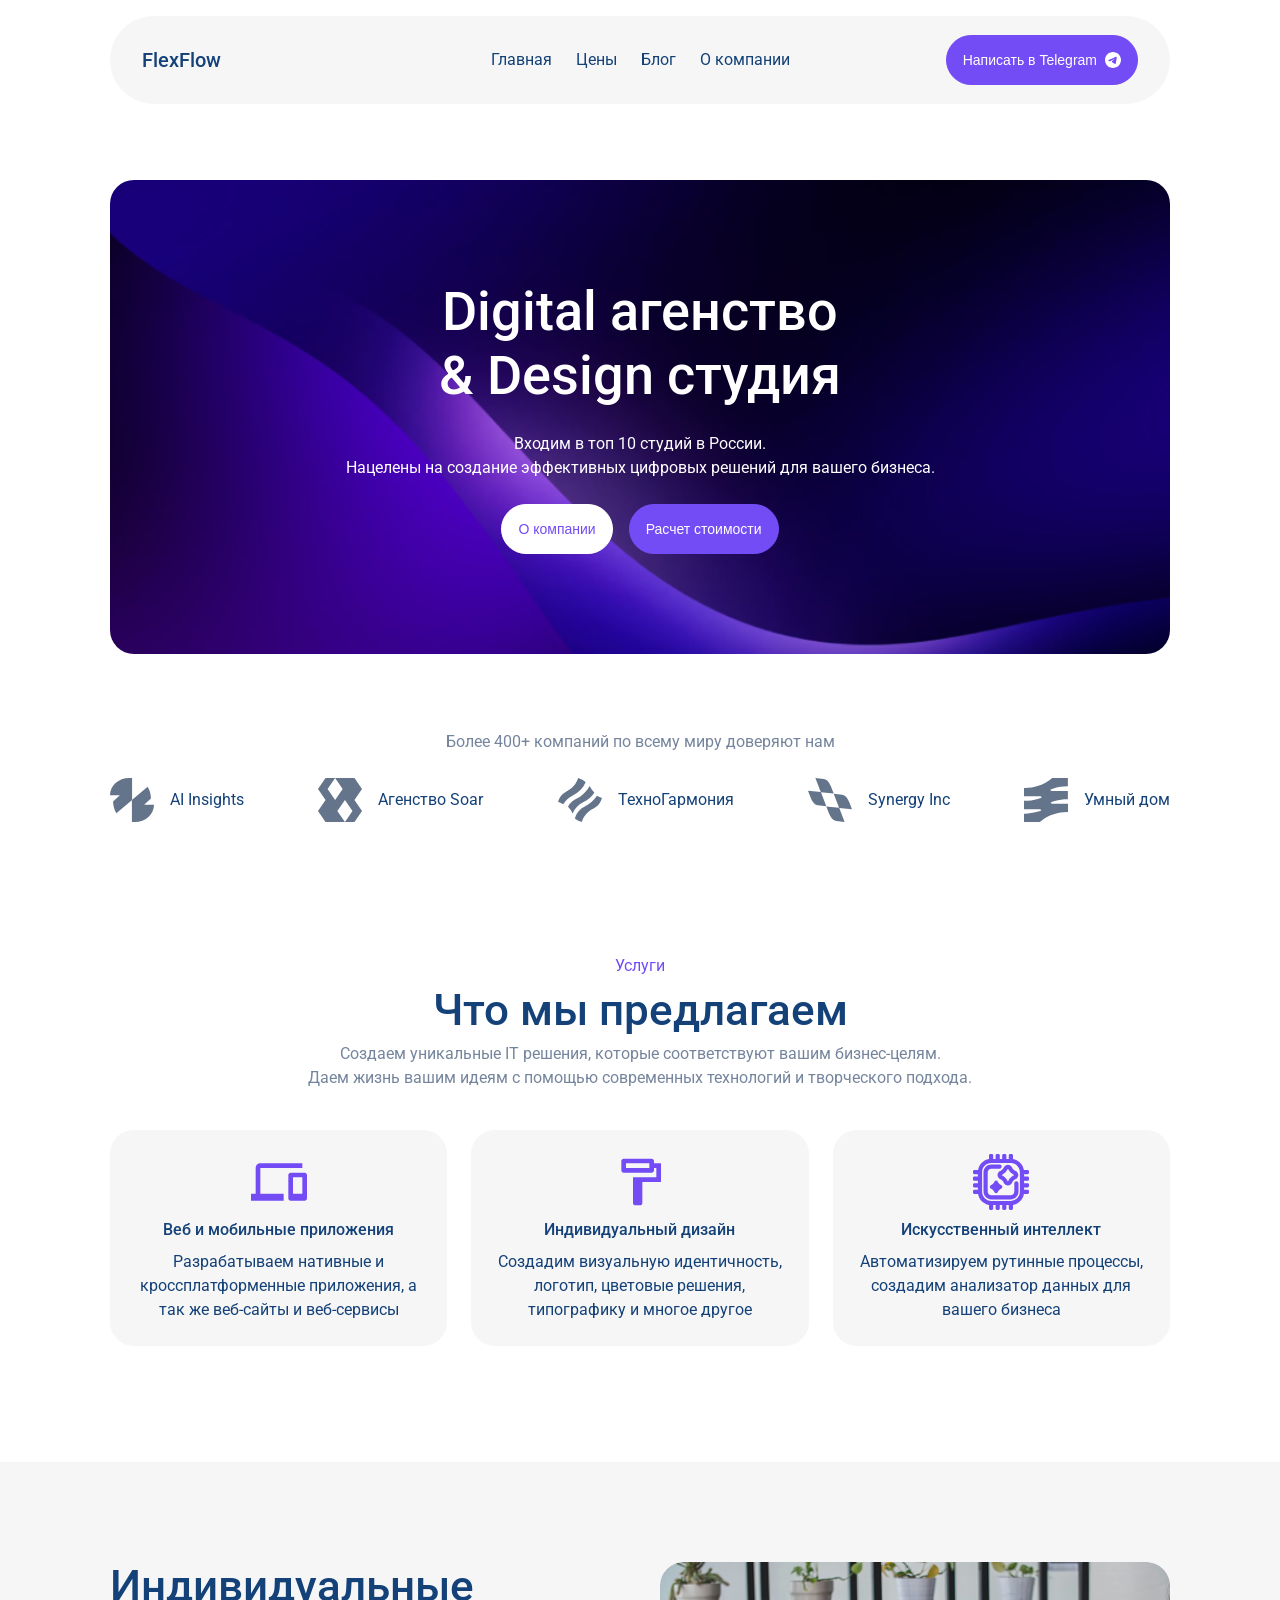
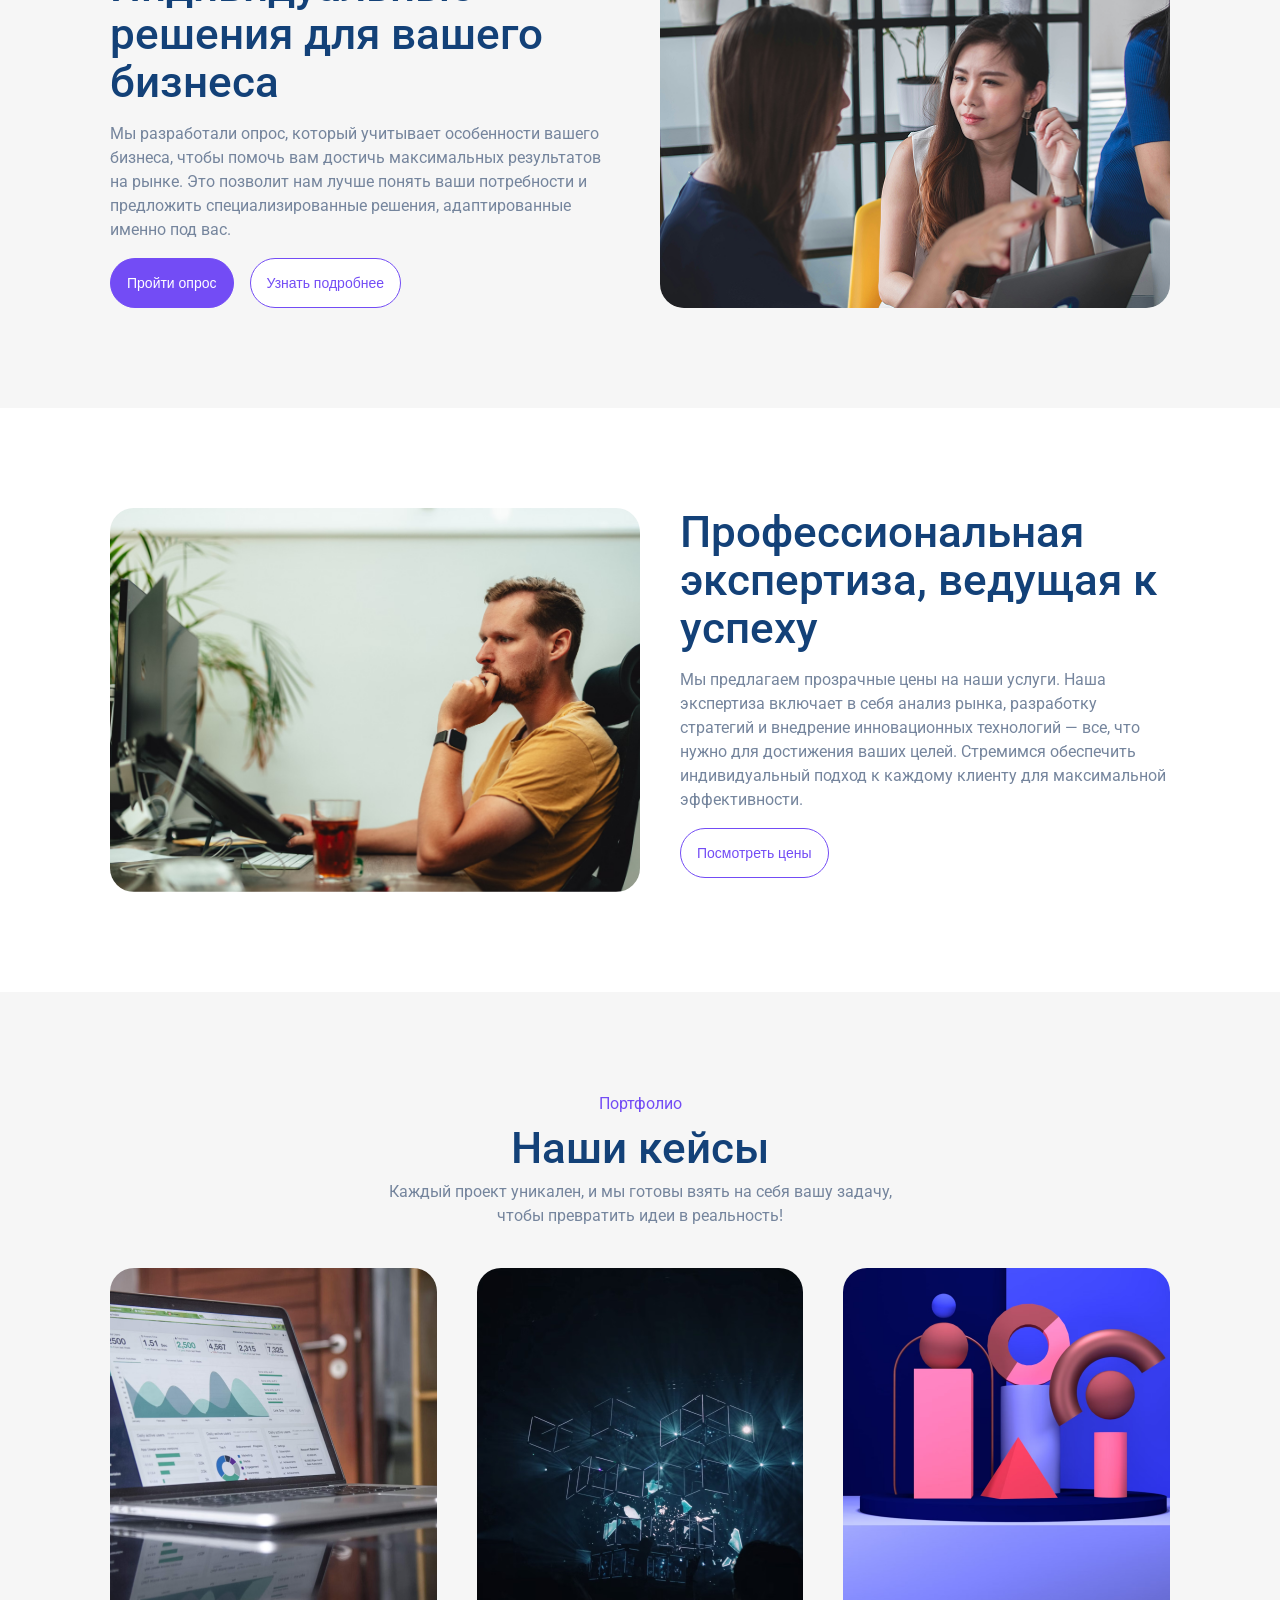
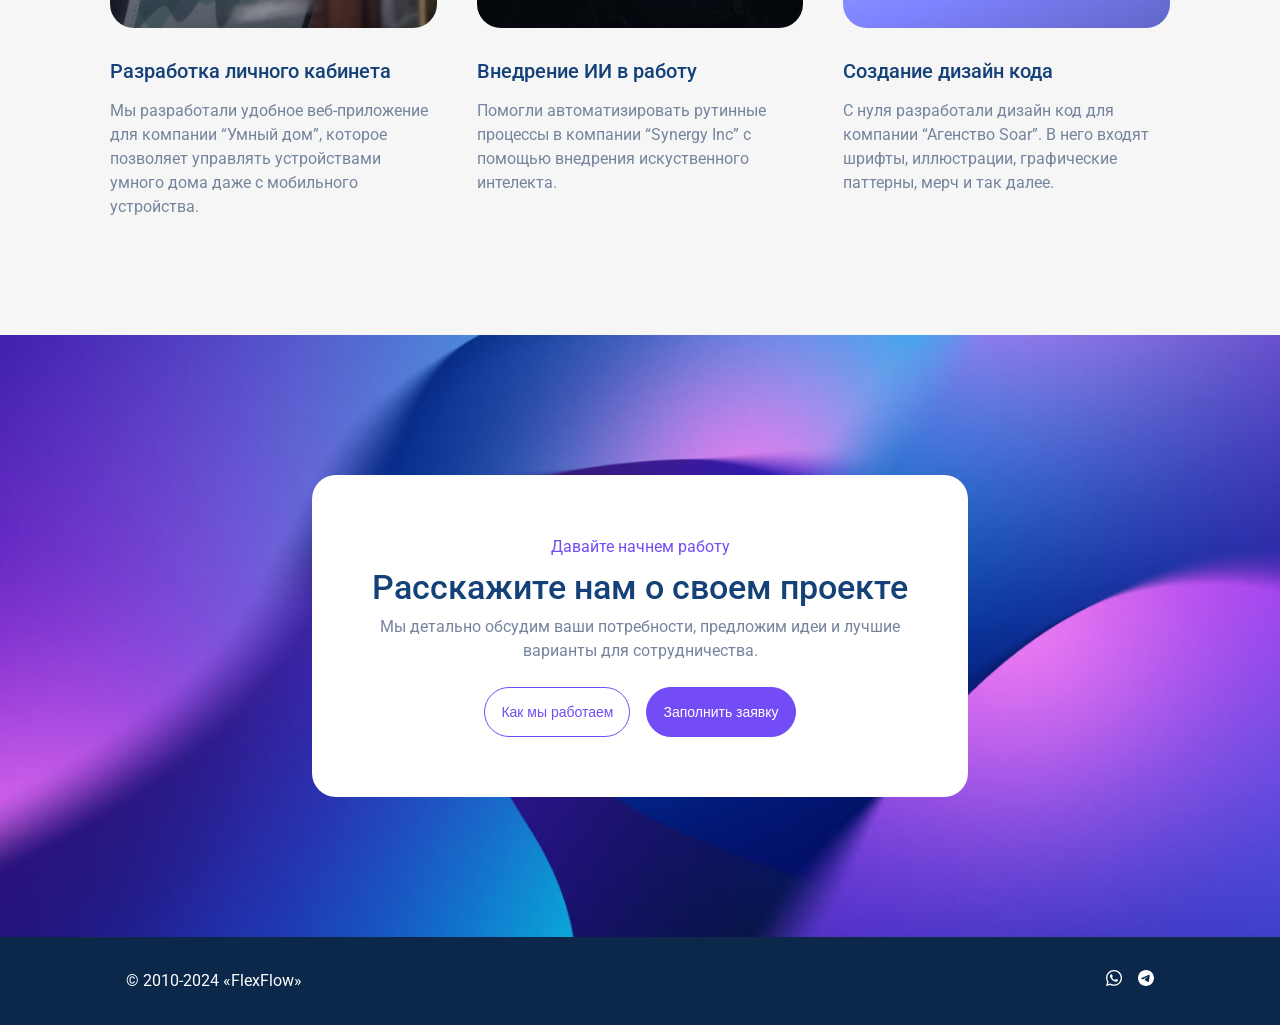
==== index.html @ 9a5f0a26 "Initial commit" ====
<!doctype html>
<html lang="ru">
  <head>
    <meta charset="UTF-8" />
    <meta name="viewport" content="width=device-width, initial-scale=1.0" />
    <title>Flexflow</title>
    <link rel="preconnect" href="https://fonts.googleapis.com" />
    <link rel="preconnect" href="https://fonts.gstatic.com" crossorigin />
    <link
      href="https://fonts.googleapis.com/css2?family=Roboto:wght@400;500&display=swap"
      rel="stylesheet"
    />
    <link rel="stylesheet" href="css/global.css" />
    <link rel="stylesheet" href="css/home.css" />
  </head>
  <body>
    <header class="header">
      <div class="mobile-menu">
        <div class="mobile-menu__content container">
          <button class="close-button">
            <svg
              width="40"
              height="40"
              viewBox="0 0 40 40"
              fill="none"
              xmlns="http://www.w3.org/2000/svg"
            >
              <path
                d="M32 10.4171L29.5829 8L20 17.5829L10.4171 8L8 10.4171L17.5829 20L8 29.5829L10.4171 32L20 22.4171L29.5829 32L32 29.5829L22.4171 20L32 10.4171Z"
                fill="#134178"
              />
            </svg>
          </button>
          <div class="mobile-nav">
            <ul>
              <li><a href="#">Главная</a></li>
              <li><a href="#">Цены</a></li>
              <li><a href="#">Блог</a></li>
              <li><a href="#">О компании</a></li>
            </ul>
          </div>
        </div>
      </div>
      <div class="header-content container">
        <div class="header-logo">FlexFlow</div>
        <nav class="header-nav">
          <ul>
            <li><a href="#">Главная</a></li>
            <li><a href="#">Цены</a></li>
            <li><a href="#">Блог</a></li>
            <li><a href="#">О компании</a></li>
          </ul>
        </nav>
        <div class="header-actions">
          <button class="telegram-button button button--primary">
            Написать в Telegram
            <svg
              width="16"
              height="16"
              viewBox="0 0 16 16"
              fill="none"
              xmlns="http://www.w3.org/2000/svg"
            >
              <path
                fill-rule="evenodd"
                clip-rule="evenodd"
                d="M16 8C16 12.4183 12.4183 16 8 16C3.58172 16 0 12.4183 0 8C0 3.58172 3.58172 0 8 0C12.4183 0 16 3.58172 16 8ZM8.28668 5.90595C7.50857 6.2296 5.95342 6.89946 3.62126 7.91555C3.24256 8.06615 3.04417 8.21348 3.02611 8.35754C2.99559 8.601 3.30047 8.69687 3.71565 8.82741C3.77212 8.84517 3.83064 8.86357 3.89062 8.88307C4.29909 9.01585 4.84855 9.17118 5.13419 9.17735C5.3933 9.18295 5.68249 9.07613 6.00176 8.85689C8.18077 7.386 9.30559 6.64254 9.37621 6.62651C9.42603 6.6152 9.49507 6.60099 9.54184 6.64256C9.58862 6.68414 9.58402 6.76288 9.57907 6.784C9.54886 6.91276 8.35208 8.0254 7.73275 8.60119C7.53967 8.78069 7.40272 8.90801 7.37472 8.93709C7.312 9.00223 7.24809 9.06385 7.18665 9.12307C6.80718 9.48889 6.52261 9.76321 7.20241 10.2112C7.52909 10.4265 7.79051 10.6045 8.05131 10.7821C8.33612 10.9761 8.62019 11.1695 8.98774 11.4104C9.08139 11.4718 9.17082 11.5356 9.25793 11.5977C9.58938 11.834 9.88717 12.0463 10.2551 12.0124C10.4688 11.9928 10.6896 11.7917 10.8018 11.1922C11.0668 9.77543 11.5878 6.70564 11.7081 5.44065C11.7187 5.32982 11.7054 5.18798 11.6948 5.12572C11.6841 5.06345 11.6618 4.97474 11.5809 4.90907C11.4851 4.83129 11.3371 4.81489 11.2709 4.81606C10.97 4.82136 10.5084 4.98188 8.28668 5.90595Z"
                fill="white"
              />
            </svg>
          </button>
          <button class="menu-button">
            <svg
              width="35"
              height="25"
              viewBox="0 0 35 25"
              fill="none"
              xmlns="http://www.w3.org/2000/svg"
            >
              <rect
                x="4"
                y="18"
                width="28"
                height="3.2"
                rx="1.6"
                fill="#134178"
              />
              <rect
                x="4"
                y="11"
                width="28"
                height="3.2"
                rx="1.6"
                fill="#134178"
              />
              <rect
                x="4"
                y="4"
                width="28"
                height="3.2"
                rx="1.6"
                fill="#134178"
              />
            </svg>
          </button>
        </div>
      </div>
    </header>
    <main>
      <div class="hero-section">
        <div class="hero-section__content container">
          <h1>
            Digital агенство <br />
            & Design студия
          </h1>
          <p>
            Входим в топ 10 студий в России. <br />
            Нацелены на создание эффективных цифровых решений для вашего
            бизнеса.
          </p>
          <div class="hero-section__actions">
            <button class="button">О компании</button>
            <button class="button button--primary">Расчет стоимости</button>
          </div>
        </div>
      </div>
      <div class="companies">
        <div class="container">
          <p class="companies-title">
            Более 400+ компаний по всему миру доверяют нам
          </p>
          <ul class="companies-list">
            <li class="companies-item">
              <img src="images/ai-insights-logo.svg" alt="AI Insights" />
              <p>AI Insights</p>
            </li>
            <li class="companies-item">
              <img src="images/agency-soar-logo.svg" alt="Агенство Soar" />
              <p>Агенство Soar</p>
            </li>
            <li class="companies-item">
              <img src="images/techno-harmony-logo.svg" alt="ТехноГармония" />
              <p>ТехноГармония</p>
            </li>
            <li class="companies-item">
              <img src="images/synergy-inc-logo.svg" alt="Synergy Inc" />
              <p>Synergy Inc</p>
            </li>
            <li class="companies-item">
              <img src="images/smart-home-logo.svg" alt="Умный дом" />
              <p>Умный дом</p>
            </li>
          </ul>
        </div>
      </div>
      <div class="services">
        <div class="container">
          <h2 class="services-title">Услуги</h2>
          <p class="services-subtitle">Что мы предлагаем</p>
          <p class="services-description">
            Cоздаем уникальные IT решения, которые соответствуют вашим
            бизнес-целям.<br />
            Даем жизнь вашим идеям с помощью современных технологий и
            творческого подхода.
          </p>
          <ul class="services-list">
            <li class="services-item">
              <svg
                width="56"
                height="56"
                viewBox="0 0 56 56"
                fill="none"
                xmlns="http://www.w3.org/2000/svg"
              >
                <g clip-path="url(#clip0_125_60)">
                  <path
                    d="M9.33333 14H51.3333V9.33331H9.33333C6.76667 9.33331 4.66667 11.4333 4.66667 14V39.6666H0V46.6666H32.6667V39.6666H9.33333V14ZM53.6667 18.6666H39.6667C38.3833 18.6666 37.3333 19.7166 37.3333 21V44.3333C37.3333 45.6166 38.3833 46.6666 39.6667 46.6666H53.6667C54.95 46.6666 56 45.6166 56 44.3333V21C56 19.7166 54.95 18.6666 53.6667 18.6666ZM51.3333 39.6666H42V23.3333H51.3333V39.6666Z"
                    fill="#734CF5"
                  />
                </g>
                <defs>
                  <clipPath id="clip0_125_60">
                    <rect width="56" height="56" fill="white" />
                  </clipPath>
                </defs>
              </svg>
              <p class="services-item__title">Веб и мобильные приложения</p>
              <p class="services-item__description">
                Разрабатываем нативные и кроссплатформенные приложения, а так же
                веб-сайты и веб-сервисы
              </p>
            </li>
            <li class="services-item">
              <svg
                width="56"
                height="56"
                viewBox="0 0 56 56"
                fill="none"
                xmlns="http://www.w3.org/2000/svg"
              >
                <path
                  d="M42 9.33335V7.00002C42 5.71669 40.95 4.66669 39.6667 4.66669H11.6667C10.3833 4.66669 9.33334 5.71669 9.33334 7.00002V16.3334C9.33334 17.6167 10.3833 18.6667 11.6667 18.6667H39.6667C40.95 18.6667 42 17.6167 42 16.3334V14H44.3333V23.3334H21V49C21 50.2834 22.05 51.3334 23.3333 51.3334H28C29.2833 51.3334 30.3333 50.2834 30.3333 49V28H49V9.33335H42ZM37.3333 14H14V9.33335H37.3333V14Z"
                  fill="#734CF5"
                />
              </svg>
              <p class="services-item__title">Индивидуальный дизайн</p>
              <p class="services-item__description">
                Создадим визуальную идентичность, логотип, цветовые решения,
                типографику и многое другое
              </p>
            </li>
            <li class="services-item">
              <svg
                width="56"
                height="56"
                viewBox="0 0 56 56"
                fill="none"
                xmlns="http://www.w3.org/2000/svg"
              >
                <path
                  d="M21.4846 27.5871L21.3167 27.923C20.6168 29.2807 19.5111 30.3864 18.1535 31.0862L17.8175 31.2542C16.4879 31.926 16.4879 33.8295 17.8175 34.5154L18.1535 34.6833C19.5111 35.3832 20.6168 36.4889 21.3167 37.8465L21.4846 38.1825C22.1565 39.5121 24.06 39.5121 24.7458 38.1825L24.9138 37.8465C25.6136 36.4889 26.7193 35.3832 28.077 34.6833L28.4129 34.5154C29.7426 33.8435 29.7426 31.94 28.4129 31.2542L28.077 31.0862C26.7193 30.3864 25.6136 29.2807 24.9138 27.923L24.7458 27.5871C24.074 26.2574 22.1705 26.2574 21.4846 27.5871Z"
                  fill="#734CF5"
                />
                <path
                  d="M43.4032 27.2932C42.2414 27.2932 41.3037 28.2309 41.3037 29.3927V37.5666C41.3037 39.6241 39.6381 41.2897 37.5806 41.2897H18.4194C16.3619 41.2897 14.6963 39.6241 14.6963 37.5666V18.4054C14.6963 16.3479 16.3619 14.6823 18.4194 14.6823H26.5934C27.7551 14.6823 28.6928 13.7446 28.6928 12.5829C28.6928 11.4211 27.7551 10.4834 26.5934 10.4834H18.4194C14.0525 10.4834 10.4974 14.0385 10.4974 18.4054V37.5666C10.4974 41.9335 14.0525 45.4886 18.4194 45.4886H37.5806C41.9475 45.4886 45.5026 41.9335 45.5026 37.5666V29.3927C45.5026 28.2309 44.5649 27.2932 43.4032 27.2932Z"
                  fill="#734CF5"
                />
                <path
                  d="M54.6003 20.2109C55.3702 20.2109 56 19.5811 56 18.8113V17.4116C56 16.6418 55.3702 16.012 54.6003 16.012H50.9053C49.9815 10.4274 45.5726 6.0185 39.988 5.09473V1.39965C39.988 0.629843 39.3582 0 38.5884 0H37.1887C36.4189 0 35.7891 0.629843 35.7891 1.39965V4.89878H33.3957V1.39965C33.3957 0.629843 32.7658 0 31.996 0H30.5964C29.8265 0 29.1967 0.629843 29.1967 1.39965V4.89878H26.8033V1.39965C26.8033 0.629843 26.1735 0 25.4037 0H24.004C23.2342 0 22.6043 0.629843 22.6043 1.39965V4.89878H20.2109V1.39965C20.2109 0.629843 19.5811 0 18.8113 0H17.4116C16.6418 0 16.012 0.629843 16.012 1.39965V5.09473C10.4274 6.0185 6.0185 10.4274 5.09473 16.012H1.39965C0.629842 16.012 0 16.6418 0 17.4116V18.8113C0 19.5811 0.629842 20.2109 1.39965 20.2109H4.89878V22.6043H1.39965C0.629842 22.6043 0 23.2342 0 24.004V25.4037C0 26.1735 0.629842 26.8033 1.39965 26.8033H4.89878V29.1967H1.39965C0.629842 29.1967 0 29.8265 0 30.5964V31.996C0 32.7658 0.629842 33.3957 1.39965 33.3957H4.89878V35.7891H1.39965C0.629842 35.7891 0 36.4189 0 37.1887V38.5884C0 39.3582 0.629842 39.988 1.39965 39.988H5.09473C6.0185 45.5726 10.4274 49.9815 16.012 50.9053V54.6003C16.012 55.3702 16.6418 56 17.4116 56H18.8113C19.5811 56 20.2109 55.3702 20.2109 54.6003V51.1012H22.6043V54.6003C22.6043 55.3702 23.2342 56 24.004 56H25.4037C26.1735 56 26.8033 55.3702 26.8033 54.6003V51.1012H29.1967V54.6003C29.1967 55.3702 29.8265 56 30.5964 56H31.996C32.7658 56 33.3957 55.3702 33.3957 54.6003V51.1012H35.7891V54.6003C35.7891 55.3702 36.4189 56 37.1887 56H38.5884C39.3582 56 39.988 55.3702 39.988 54.6003V50.9053C45.5726 49.9815 49.9815 45.5726 50.9053 39.988H54.6003C55.3702 39.988 56 39.3582 56 38.5884V37.1887C56 36.4189 55.3702 35.7891 54.6003 35.7891H51.1012V33.3957H54.6003C55.3702 33.3957 56 32.7658 56 31.996V30.5964C56 29.8265 55.3702 29.1967 54.6003 29.1967H51.1012V26.8033H54.6003C55.3702 26.8033 56 26.1735 56 25.4037V24.004C56 23.2342 55.3702 22.6043 54.6003 22.6043H51.1012V20.2109H54.6003ZM46.9023 37.7906C46.9023 42.8013 42.8153 46.8883 37.8046 46.8883H18.2094C13.1987 46.8883 9.11172 42.8013 9.11172 37.7906V18.1955C9.11172 13.1847 13.1987 9.09773 18.2094 9.09773H37.8046C42.8153 9.09773 46.9023 13.1847 46.9023 18.1955V37.7906Z"
                  fill="#734CF5"
                />
                <path
                  d="M42.8153 17.1037L42.3674 16.8798C40.9678 16.166 39.848 15.0462 39.1342 13.6466L38.9103 13.1987C38.1405 11.6871 36.6009 10.7493 34.9073 10.7493C33.2137 10.7493 31.6741 11.6871 30.8903 13.1987L30.6663 13.6466C29.9525 15.0462 28.8328 16.166 27.4331 16.8798L26.9853 17.1037C25.4736 17.8735 24.5359 19.4131 24.5359 21.1067C24.5359 22.8003 25.4736 24.3399 26.9853 25.1237L27.4331 25.3477C28.8328 26.0615 29.9525 27.1812 30.6663 28.5809L30.8903 29.0287C31.6601 30.5404 33.1997 31.4781 34.9073 31.4781C36.6148 31.4781 38.1405 30.5404 38.9243 29.0287L39.1482 28.5809C39.862 27.1812 40.9818 26.0615 42.3814 25.3477L42.8293 25.1237C44.3409 24.3539 45.2787 22.8143 45.2787 21.1067C45.2787 19.3992 44.3409 17.8735 42.8293 17.0897L42.8153 17.1037ZM40.9118 21.3867L40.4639 21.6106C38.2664 22.7303 36.5169 24.4799 35.3972 26.6773L35.1732 27.1252C35.1732 27.1252 35.0892 27.2932 34.9073 27.2932C34.7253 27.2932 34.6553 27.1672 34.6413 27.1252L34.4174 26.6773C33.2977 24.4799 31.5481 22.7303 29.3507 21.6106L28.9028 21.3867C28.9028 21.3867 28.7348 21.3027 28.7348 21.1207C28.7348 20.9388 28.8608 20.8688 28.9028 20.8548L29.3507 20.6308C31.5481 19.5111 33.2977 17.7616 34.4174 15.5641L34.6413 15.1162C34.6413 15.1162 34.7253 14.9483 34.9073 14.9483C35.0892 14.9483 35.1592 15.0602 35.1732 15.1162L35.3972 15.5641C36.5169 17.7616 38.2664 19.5111 40.4639 20.6308L40.9118 20.8548C40.9118 20.8548 41.0797 20.9388 41.0797 21.1207C41.0797 21.3027 40.9538 21.3727 40.9118 21.3867Z"
                  fill="#734CF5"
                />
              </svg>
              <p class="services-item__title">Искусственный интеллект</p>
              <p class="services-item__description">
                Автоматизируем рутинные процессы, создадим анализатор данных для
                вашего бизнеса
              </p>
            </li>
          </ul>
        </div>
      </div>
      <div class="survey">
        <div class="survey-content container">
          <div>
            <h2 class="survey-title">
              Индивидуальные решения для вашего бизнеса
            </h2>
            <p class="survey-description">
              Мы разработали опрос, который учитывает особенности вашего
              бизнеса, чтобы помочь вам достичь максимальных результатов на
              рынке. Это позволит нам лучше понять ваши потребности и предложить
              специализированные решения, адаптированные именно под вас.
            </p>
            <div class="survey-actions">
              <button class="button button--primary">Пройти опрос</button>
              <button class="button button--secondary">Узнать подробнее</button>
            </div>
          </div>
          <img src="images/survey.png" alt="survey" class="survey-image" />
        </div>
      </div>
      <div class="price">
        <div class="price-content container">
          <img src="images/price.png" alt="price" class="price-image" />
          <div>
            <h2 class="price-title">
              Профессиональная экспертиза, ведущая к успеху
            </h2>
            <p class="survey-description">
              Мы предлагаем прозрачные цены на наши услуги. Наша экспертиза
              включает в себя анализ рынка, разработку стратегий и внедрение
              инновационных технологий — все, что нужно для достижения ваших
              целей. Стремимся обеспечить индивидуальный подход к каждому
              клиенту для максимальной эффективности.
            </p>
            <div class="price-actions">
              <!-- <button class="button button--primary">Пройти опрос</button> -->
              <button class="button button--secondary">Посмотреть цены</button>
            </div>
          </div>
        </div>
      </div>
      <div class="portfolio">
        <div class="container">
          <h2 class="portfolio-title">Портфолио</h2>
          <p class="portfolio-subtitle">Наши кейсы</p>
          <p class="portfolio-description">
            Каждый проект уникален, и мы готовы взять на себя вашу задачу,<br />
            чтобы превратить идеи в реальность!
          </p>
          <ul class="portfolio-list">
            <li class="portfolio-item">
              <img
                class="portfolio-item__image"
                src="images/portfolio-personal-account.png"
                alt="Разработка личного кабинета"
              />
              <p class="portfolio-item__title">Разработка личного кабинета</p>
              <p class="portfolio-item__description">
                Мы разработали удобное веб-приложение для компании “Умный дом”,
                которое позволяет управлять устройствами умного дома даже с
                мобильного устройства.
              </p>
            </li>
            <li class="portfolio-item">
              <img
                class="portfolio-item__image"
                src="images/implementation-of-ai.png"
                alt="Внедрение ИИ в работу"
              />
              <p class="portfolio-item__title">Внедрение ИИ в работу</p>
              <p class="portfolio-item__description">
                Помогли автоматизировать рутинные процессы в компании “Synergy
                Inc” с помощью внедрения искуственного интелекта.
              </p>
            </li>
            <li class="portfolio-item">
              <img
                class="portfolio-item__image"
                src="images/design-code.png"
                alt="Создание дизайн кода"
              />
              <p class="portfolio-item__title">Создание дизайн кода</p>
              <p class="portfolio-item__description">
                С нуля разработали дизайн код для компании “Агенство Soar”. В
                него входят шрифты, иллюстрации, графические паттерны, мерч и
                так далее.
              </p>
            </li>
          </ul>
        </div>
      </div>
      <div class="project-discussion">
        <div class="project-discussion__content">
          <div class="project-discussion__title">Давайте начнем работу</div>
          <div class="project-discussion__subtitle">
            Расскажите нам о своем проекте
          </div>
          <div class="project-discussion__description">
            Мы детально обсудим ваши потребности, предложим идеи и лучшие
            варианты для сотрудничества.
          </div>
          <div class="project-discussion__actions">
            <button class="button button--secondary">Как мы работаем</button>
            <button class="button button--primary">Заполнить заявку</button>
          </div>
        </div>
      </div>
      <footer class="footer">
        <div class="footer-content container">
          <p>© 2010-2024 «FlexFlow»</p>
          <ul>
            <li>
              <a href="#"
                ><svg
                  width="16"
                  height="16"
                  viewBox="0 0 16 16"
                  fill="none"
                  xmlns="http://www.w3.org/2000/svg"
                >
                  <path
                    d="M0 16L1.13003 11.8913C0.432722 10.6887 0.066315 9.32533 0.0669848 7.92733C0.0689944 3.55667 3.64264 0 8.03349 0C10.1643 0.000666667 12.1644 0.826667 13.6689 2.32533C15.1727 3.824 16.0007 5.816 16 7.93467C15.998 12.306 12.4243 15.8627 8.03349 15.8627C6.70049 15.862 5.38692 15.5293 4.22339 14.8973L0 16ZM4.41899 13.462C5.54166 14.1253 6.61341 14.5227 8.03081 14.5233C11.6801 14.5233 14.6529 11.5673 14.6549 7.93333C14.6563 4.292 11.6976 1.34 8.03617 1.33867C4.38416 1.33867 1.41338 4.29467 1.41204 7.928C1.41137 9.41133 1.84811 10.522 2.5816 11.684L1.91242 14.116L4.41899 13.462ZM12.0466 9.81933C11.997 9.73667 11.8644 9.68733 11.6647 9.588C11.4658 9.48867 10.4871 9.00933 10.3043 8.94333C10.1221 8.87733 9.98945 8.844 9.85615 9.04267C9.72352 9.24067 9.34171 9.68733 9.22582 9.81933C9.10994 9.95133 8.99338 9.968 8.79444 9.86867C8.59549 9.76933 7.95378 9.56067 7.1935 8.88533C6.60203 8.36 6.20213 7.71133 6.08624 7.51267C5.97036 7.31467 6.07418 7.20733 6.17332 7.10867C6.26308 7.02 6.37227 6.87733 6.47207 6.76133C6.57322 6.64667 6.60604 6.564 6.67303 6.43133C6.73934 6.29933 6.70652 6.18333 6.65628 6.084C6.60604 5.98533 6.20815 5.01 6.0427 4.61333C5.8806 4.22733 5.71649 4.27933 5.59457 4.27333L5.21276 4.26667C5.08013 4.26667 4.86444 4.316 4.68224 4.51467C4.50004 4.71333 3.9856 5.192 3.9856 6.16733C3.9856 7.14267 4.69899 8.08467 4.79812 8.21667C4.89793 8.34867 6.20146 10.35 8.19827 11.208C8.6732 11.412 9.04429 11.534 9.333 11.6253C9.80993 11.776 10.244 11.7547 10.587 11.704C10.9694 11.6473 11.7645 11.2247 11.9307 10.762C12.0968 10.2987 12.0968 9.902 12.0466 9.81933Z"
                    fill="white"
                  />
                </svg>
              </a>
            </li>
            <li>
              <a href="#"
                ><svg
                  width="16"
                  height="16"
                  viewBox="0 0 16 16"
                  fill="none"
                  xmlns="http://www.w3.org/2000/svg"
                >
                  <g clip-path="url(#clip0_4074_114)">
                    <path
                      fill-rule="evenodd"
                      clip-rule="evenodd"
                      d="M16 8C16 12.4183 12.4183 16 8 16C3.58172 16 0 12.4183 0 8C0 3.58172 3.58172 0 8 0C12.4183 0 16 3.58172 16 8ZM8.28668 5.90595C7.50857 6.2296 5.95342 6.89946 3.62126 7.91555C3.24256 8.06615 3.04417 8.21348 3.02611 8.35754C2.99559 8.601 3.30047 8.69687 3.71565 8.82741C3.77212 8.84517 3.83064 8.86357 3.89062 8.88307C4.29909 9.01585 4.84855 9.17118 5.13419 9.17735C5.3933 9.18295 5.68249 9.07613 6.00176 8.85689C8.18077 7.386 9.30559 6.64254 9.37621 6.62651C9.42603 6.6152 9.49507 6.60099 9.54184 6.64256C9.58862 6.68414 9.58402 6.76288 9.57907 6.784C9.54886 6.91276 8.35208 8.0254 7.73275 8.60119C7.53967 8.78069 7.40272 8.90801 7.37472 8.93709C7.312 9.00223 7.24809 9.06385 7.18665 9.12307C6.80718 9.48889 6.52261 9.76321 7.20241 10.2112C7.52909 10.4265 7.79051 10.6045 8.05131 10.7821C8.33612 10.9761 8.62019 11.1695 8.98774 11.4104C9.08139 11.4718 9.17082 11.5356 9.25793 11.5977C9.58938 11.834 9.88717 12.0463 10.2551 12.0124C10.4688 11.9928 10.6896 11.7917 10.8018 11.1922C11.0668 9.77543 11.5878 6.70564 11.7081 5.44065C11.7187 5.32982 11.7054 5.18798 11.6948 5.12572C11.6841 5.06345 11.6618 4.97474 11.5809 4.90907C11.4851 4.83129 11.3371 4.81489 11.2709 4.81606C10.97 4.82136 10.5084 4.98188 8.28668 5.90595Z"
                      fill="white"
                    />
                  </g>
                  <defs>
                    <clipPath id="clip0_4074_114">
                      <rect width="16" height="16" fill="white" />
                    </clipPath>
                  </defs>
                </svg>
              </a>
            </li>
          </ul>
        </div>
      </footer>
    </main>
    <script src="code/script.js"></script>
  </body>
</html>
---- css/global.css ----
/* Переменные */
:root {
  /* Типографика */
  --text-sm: 14px;
  --text-base: 16px;
  --text-lg: 20px;
  --text-xl: 24px;
  --text-2xl: 34px;
  --text-3xl: 44px;
  --text-4xl: 54px;

  --font-medium: 500;

  /* Цвета */
  --color-primary: #734cf5;
  --color-secondary: #75859d;
  --color-text-dark: #134178;
  --color-white: #fff;
  --color-background: #f6f6f6;

  /* Отступы */
  --spacing-xs: 4px;
  --spacing-sm: 8px;
  --spacing-base: 16px;
  --spacing-lg: 24px;
  --spacing-xl: 32px;
  --spacing-2xl: 40px;
  --spacing-3xl: 44px;
  --spacing-4xl: 60px;

  /* Закругления */
  --border-radius-sm: 8px;
  --border-radius-lg: 24px;
}

* {
  box-sizing: border-box;
}

body {
  margin: 0;
  font-family: "Roboto", sans-serif;
  color: var(--color-text-dark);
  font-size: var(--text-base);
  background-color: var(--color-white);
  line-height: 24px;
}

ul,
ol {
  list-style: none;
  padding-left: 0;
}

h1,
h2,
h3,
h4,
h5,
h6,
p {
  margin: 0;
}

a {
  color: inherit;
  text-decoration: none;
}

.container {
  max-width: 1060px;
  width: 100%;
  margin: 0 auto;
}

.button {
  /* margin-left: auto; */
  display: flex;
  align-items: center;
  gap: var(--spacing-sm);
  background-color: var(--color-white);
  border: 1px solid var(--color-white);
  color: var(--color-primary);
  font-size: var(--text-sm);
  font-weight: var(--font-medium);
  border-radius: 100px;
  padding: var(--spacing-base);
  outline: none;
}

.button--primary {
  background-color: var(--color-primary);
  border: 1px solid var(--color-primary);
  color: var(--color-white);
}

.button--secondary {
  border-color: var(--color-primary);
}

/* Header */
.header {
  margin: var(--spacing-base);
}

.header-content {
  display: flex;
  justify-content: space-between;
  align-items: center;
  background-color: var(--color-background);
  padding: var(--spacing-base) var(--spacing-xl);
  border-radius: 50px;
}

.header-logo {
  flex-basis: 25%;
  font-size: var(--text-lg);
  font-weight: var(--font-medium);
}

.header-nav {
  flex-basis: 50%;
}

.header-nav ul {
  display: flex;
  justify-content: center;
  align-items: center;
  gap: var(--spacing-lg);
  /* list-style: none;
  padding-left: 0; */
}

.header-actions {
  flex-basis: 25%;
}

.menu-button {
  display: none;
  background-color: transparent;
  border: none;
}

.telegram-button {
  margin-left: auto;
}

@media (max-width: 960px) {
  .header-nav,
  .telegram-button {
    display: none;
  }
  .menu-button {
    display: flex;
    padding: var(--spacing-sm);
  }

  .header-logo,
  .header-actions {
    flex-basis: initial;
  }
}

/* Mobile menu */

.mobile-menu {
  display: none;
  position: fixed;
  top: 0;
  left: 0;
  width: 100vw;
  height: 100vh;
  background-color: var(--color-background);
  z-index: 100;
}

.mobile-menu.open {
  display: block;
}

.mobile-menu__content {
  display: flex;
  flex-direction: column;
  justify-content: center;
  /* gap: var(--spacing-lg); */
  padding: var(--spacing-lg) var(--spacing-base);
}

.mobile-nav ul {
  display: flex;
  flex-direction: column;
  gap: var(--spacing-2xl);
  /* list-style: none; */
  text-align: center;
  font-weight: var(--font-medium);
  font-size: var(--text-lg);
  padding: var(--spacing-3xl) 0;
  margin: 0;
}

.mobile-menu .close-button {
  display: inline-flex;
  margin-left: auto;
  background-color: transparent;
  border: none;
}

@media (max-width: 670px) {
  .companies {
    padding: var(--spacing-lg) var(--spacing-base);
  }
  .companies-list {
    flex-direction: column;
    gap: var(--spacing-lg);
    width: max-content;
    margin: 0 auto;
  }
}

.footer {
  background-color: #0b284b;
  color: var(--color-white);
}

.footer-content {
  display: flex;
  justify-content: space-between;
  align-items: center;
  padding: 32px 16px;
  font-size: 16px;
  line-height: 24px;
}

.footer-content ul {
  display: flex;
  align-items: center;
  gap: 16px;
  margin: 0;
}

@media (max-width: 670px) {
  .footer-content {
    padding: var(--spacing-lg) var(--spacing-base);
  }
}
---- css/home.css ----
/* Hero section */

.hero-section {
  color: var(--color-white);
  padding: var(--spacing-4xl) var(--spacing-base);
}

.hero-section__content {
  display: flex;
  flex-direction: column;
  align-items: center;
  text-align: center;
  gap: var(--spacing-lg);
  background-image: url("../images/hero-background.png");
  background-repeat: no-repeat;
  background-size: cover;
  padding: 100px 0;
  border-radius: 24px;
  text-align: center;
}

.hero-section h1 {
  font-size: var(--text-4xl);
  font-weight: var(--font-medium);
  line-height: 64px;
}

.hero-section__actions {
  display: flex;
  align-items: center;
  gap: var(--spacing-base);
}

@media (max-width: 670px) {
  .hero-section {
    padding: var(--spacing-lg) var(--spacing-base);
  }
  .hero-section__content {
    padding: var(--spacing-4xl) var(--spacing-lg);
  }
  .hero-section h1 {
    font-size: var(--text-2xl);
    line-height: 40px;
  }
}

/* Companies section */

.companies {
  padding: var(--spacing-base);
}

.companies-title {
  text-align: center;
  margin-bottom: var(--spacing-lg);
  color: var(--color-secondary);
}

.companies-list {
  display: flex;
  justify-content: space-between;
  flex-wrap: wrap;
  gap: var(--spacing-lg);
}

.companies-item {
  display: flex;
  align-items: center;
  gap: var(--spacing-base);
}

@media (max-width: 890px) {
  .companies-list {
    justify-content: center;
  }
}

@media (max-width: 670px) {
  .companies {
    padding: var(--spacing-lg) var(--spacing-base);
  }

  .companies-list {
    flex-direction: column;
    width: max-content;
    margin: 0 auto;
  }
}

/* Services */

.services {
  padding: 100px var(--spacing-base);
}

.services-title {
  text-align: center;
  color: var(--color-primary);
  font-size: var(--text-base);
  font-weight: normal;
  margin-bottom: var(--spacing-sm);
}

.services-subtitle {
  text-align: center;
  font-size: var(--text-3xl);
  font-weight: var(--font-medium);
  line-height: 48px;
  margin-bottom: var(--spacing-sm);
}

.services-description {
  text-align: center;
  color: var(--color-secondary);
  margin-bottom: var(--spacing-2xl);
}

.services-list {
  display: flex;
  gap: var(--spacing-lg);
  justify-content: space-between;
}

.services-item {
  display: flex;
  flex: 1;
  flex-direction: column;
  gap: var(--spacing-sm);
  background-color: var(--color-background);
  padding: var(--spacing-lg);
  text-align: center;
  border-radius: 24px;
  align-items: center;
  justify-content: center;
}

.services-item__title {
  font-weight: var(--font-medium);
}

.service-item__description {
  color: var(--color-primary);
}

@media (max-width: 890px) {
  .services-list {
    flex-direction: column;
  }
}

@media (max-width: 670px) {
  .services {
    padding: var(--spacing-lg) var(--spacing-base);
  }
}

/* Survey, Price */
.survey {
  padding: 100px var(--spacing-base);
  background-color: var(--color-background);
}

.price {
  padding: 100px var(--spacing-base);
  background-color: var(--color-white);
}

.survey-content,
.price-content {
  display: flex;
  gap: var(--spacing-2xl);
}

.survey-title,
.price-title {
  font-size: var(--text-3xl);
  margin-bottom: var(--spacing-base);
  line-height: 48px;
  font-weight: var(--font-medium);
}

.survey-description,
.price-description {
  color: var(--color-secondary);
  margin-bottom: var(--spacing-base);
}

.survey-actions,
.price-actions {
  display: flex;
  gap: var(--spacing-base);
}

.survey-image,
.price-image {
  max-width: 50%;
  height: auto;
  object-fit: cover;
  border-radius: 24px;
}

@media (max-width: 890px) {
  .survey,
  .price {
    padding: var(--spacing-lg) var(--spacing-base);
  }

  .survey-content,
  .price-content {
    flex-direction: column;
  }

  .survey-title,
  .survey-description,
  .price-title,
  .price-description {
    text-align: center;
  }

  .survey-title,
  .price-title {
    font-size: var(--text-2xl);
    line-height: 40px;
  }

  .survey-actions,
  .price-actions {
    justify-content: center;
  }

  .survey-image,
  .price-image {
    max-width: 100%;
  }

  .price-image {
    order: 1;
  }
}

/* Portfolio */

.portfolio {
  padding: 100px var(--spacing-base);
  background-color: var(--color-background);
}

.portfolio-title {
  text-align: center;
  color: var(--color-primary);
  font-size: var(--text-base);
  font-weight: normal;
  margin-bottom: var(--spacing-sm);
}

.portfolio-subtitle {
  text-align: center;
  font-size: var(--text-3xl);
  font-weight: var(--font-medium);
  line-height: 48px;
  margin-bottom: var(--spacing-sm);
}

.portfolio-description {
  text-align: center;
  color: var(--color-secondary);
  margin-bottom: var(--spacing-2xl);
}

.portfolio-list {
  display: flex;
  gap: var(--spacing-2xl);
}

.portfolio-item {
  flex: 1;
}

.portfolio-item__image {
  width: 100%;
  height: 360px;
  border-radius: 24px;
  margin-bottom: var(--spacing-lg);
  object-fit: cover;
}

.portfolio-item__title {
  font-size: var(--text-lg);
  font-weight: var(--font-medium);
  margin-bottom: var(--spacing-base);
}

.portfolio-item__description {
  color: var(--color-secondary);
}

@media (max-width: 890px) {
  .portfolio-list {
    flex-direction: column;
  }

  .portfolio-item__title,
  .portfolio-item__description {
    text-align: center;
  }
}

@media (max-width: 670px) {
  .portfolio {
    padding: var(--spacing-lg) var(--spacing-base);
  }

  .portfolio-subtitle {
    font-size: var(--text-2xl);
    line-height: 40px;
  }
}

/* Project discussion */

.project-discussion {
  display: flex;
  justify-content: center;
  align-items: center;
  padding: 140px var(--spacing-base);
  background-image: url("../images/project-discussion-background.png");
  background-repeat: no-repeat;
  background-size: cover;
}

.project-discussion__content {
  background-color: var(--color-white);
  border-radius: 24px;
  padding: var(--spacing-4xl);
}

.project-discussion__title {
  text-align: center;
  color: var(--color-primary);
  margin-bottom: var(--spacing-sm);
}

.project-discussion__subtitle {
  text-align: center;
  font-size: var(--text-2xl);
  font-weight: var(--font-medium);
  line-height: 40px;
  margin-bottom: var(--spacing-sm);
}

.project-discussion__description {
  text-align: center;
  color: var(--color-secondary);
  margin: 0 auto var(--spacing-lg);
  max-width: 525px;
}

.project-discussion__actions {
  display: flex;
  justify-content: center;
  align-items: center;
  gap: var(--spacing-base);
}

@media (max-width: 670px) {
  .project-discussion {
    padding: var(--spacing-4xl) var(--spacing-base);
  }

  .project-discussion__content {
    padding: var(--spacing-lg);
  }

  .project-discussion__subtitle {
    font-size: var(--text-lg);
    line-height: 23px;
  }

  .project-discussion__actions {
    flex-direction: column;
    gap: var(--spacing-sm);
  }
}
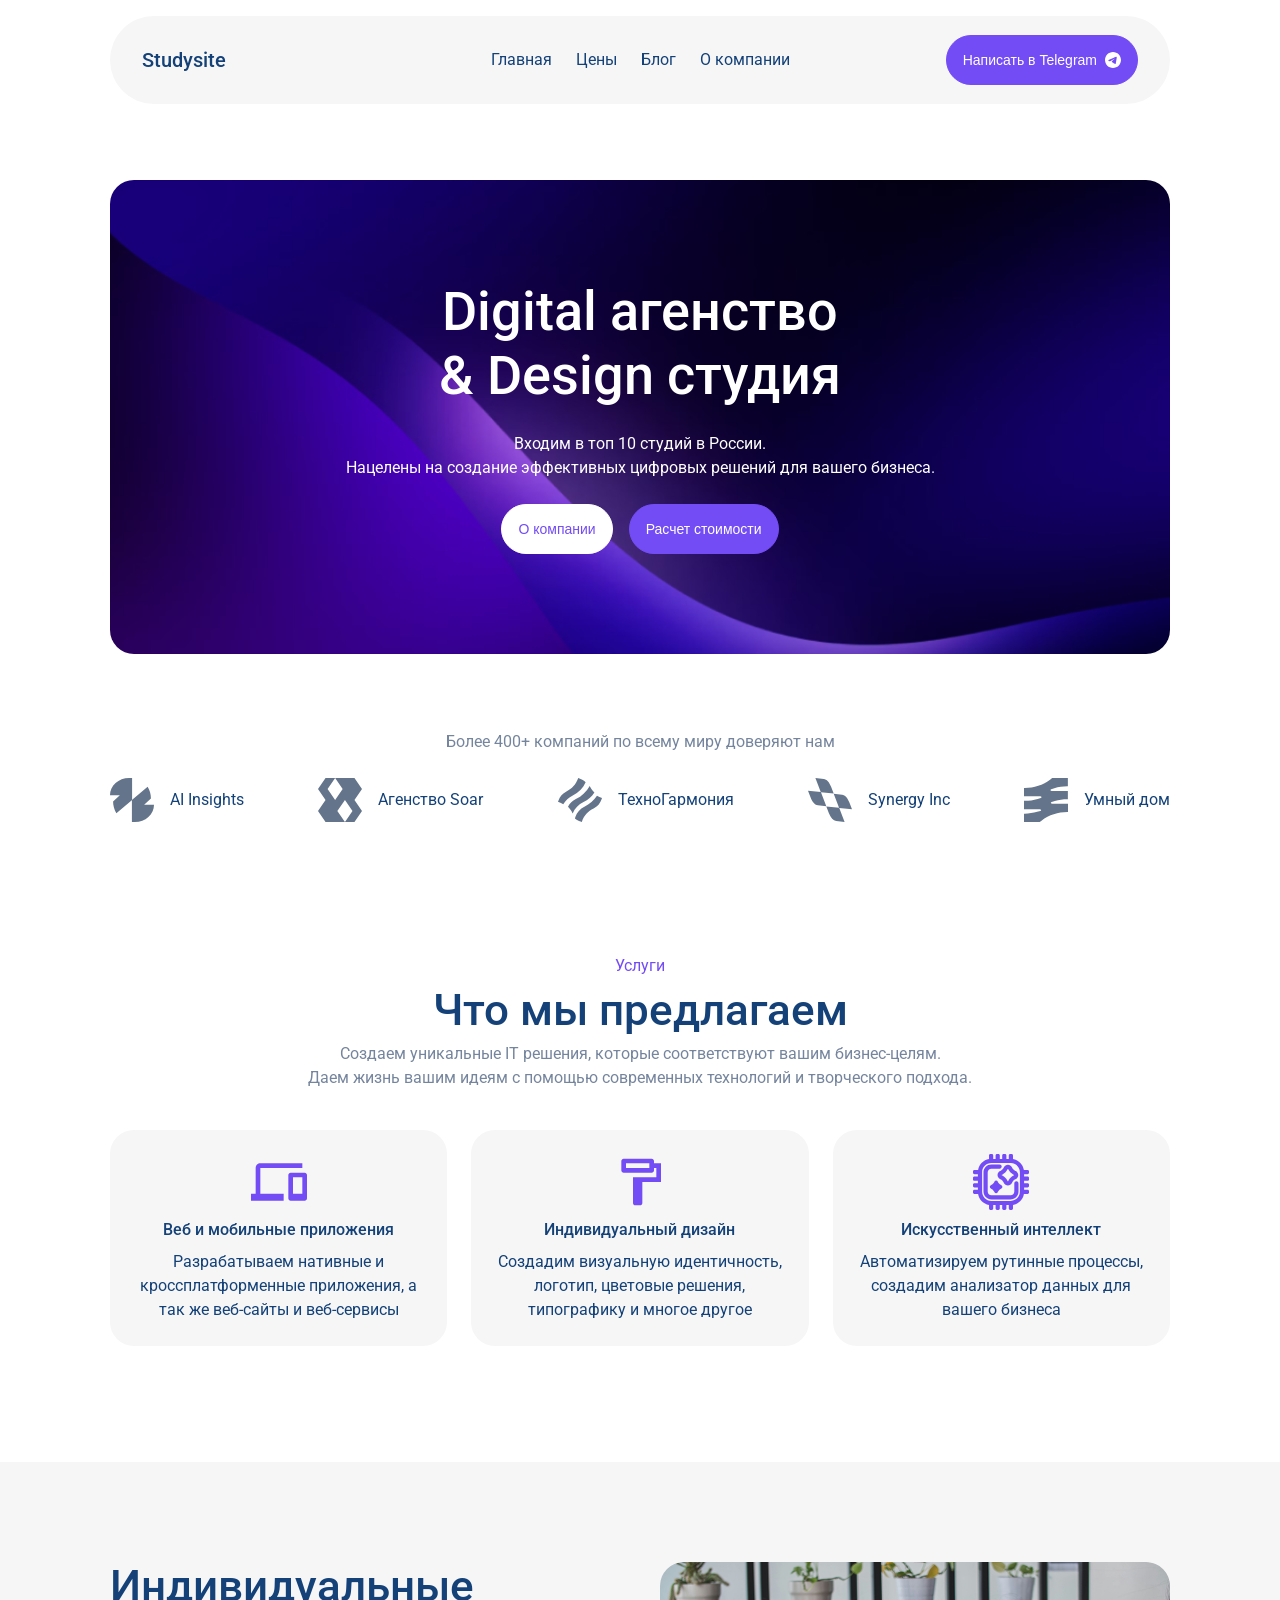
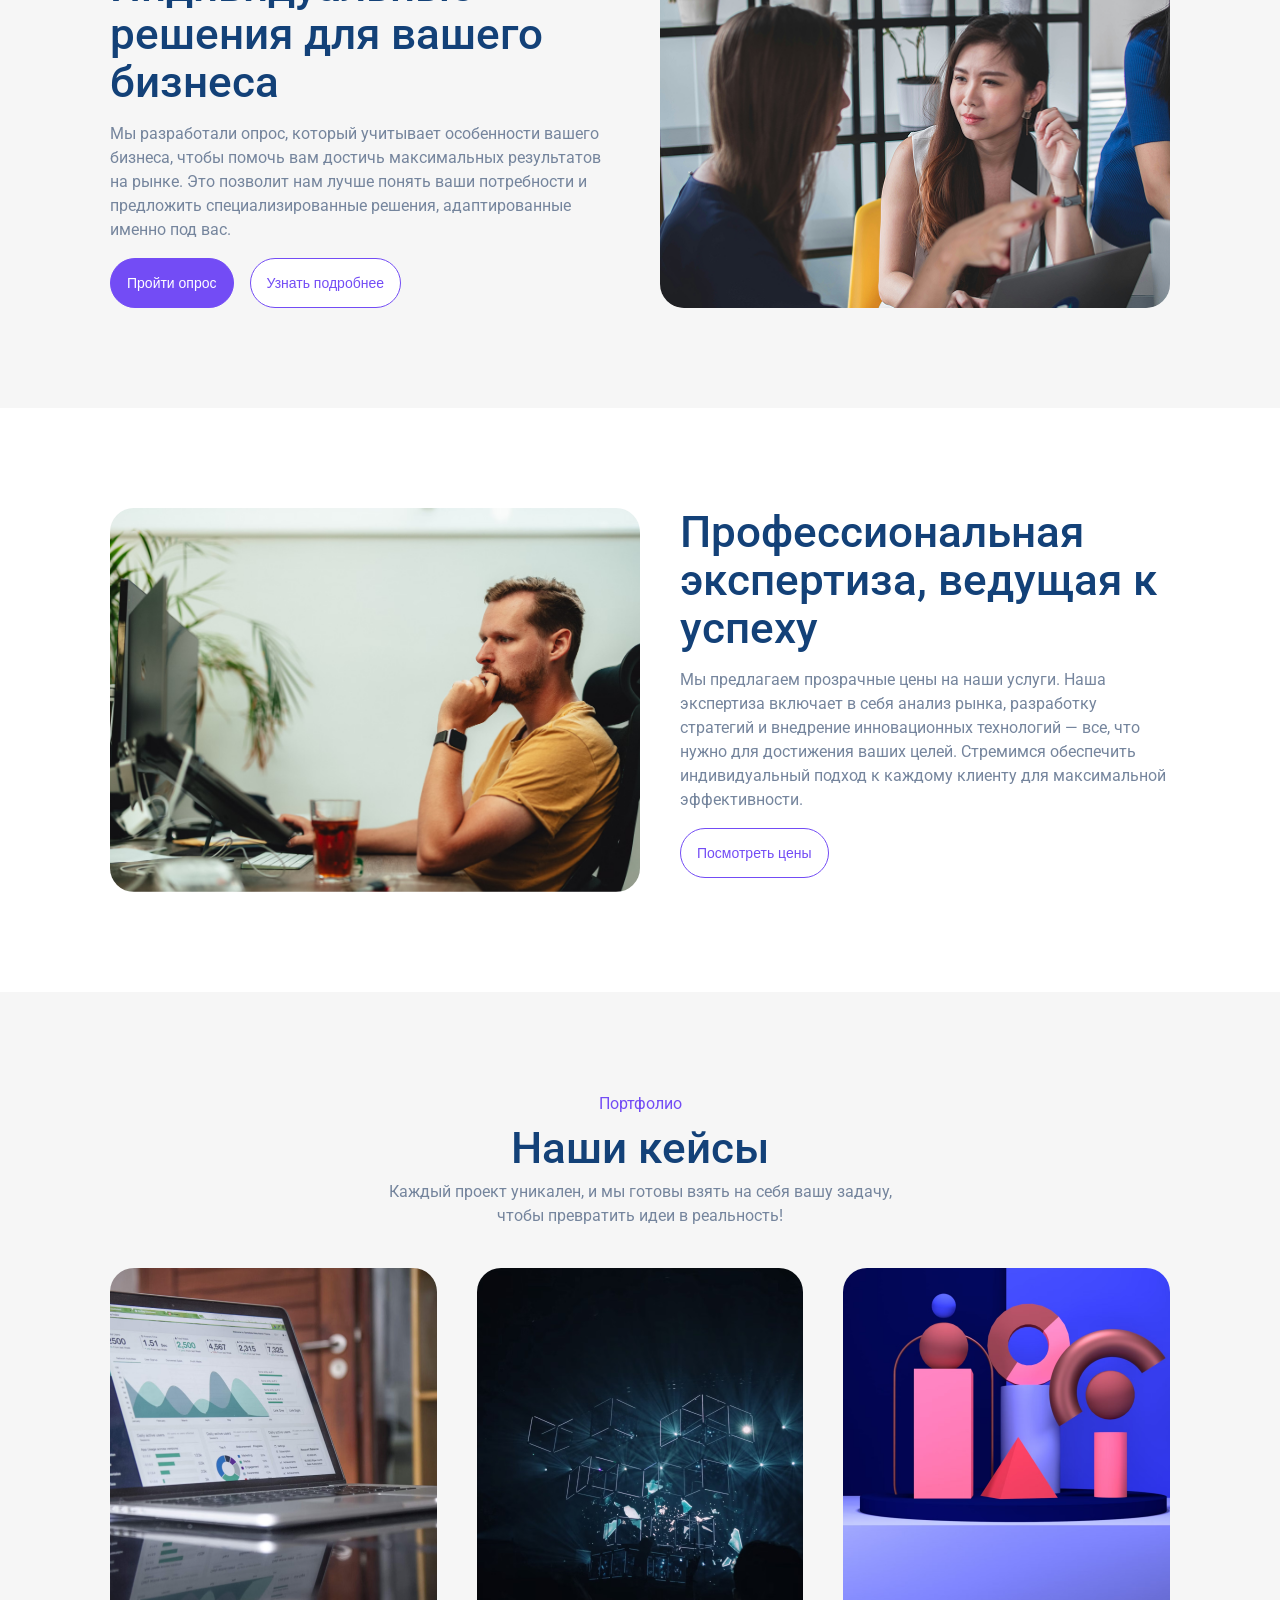
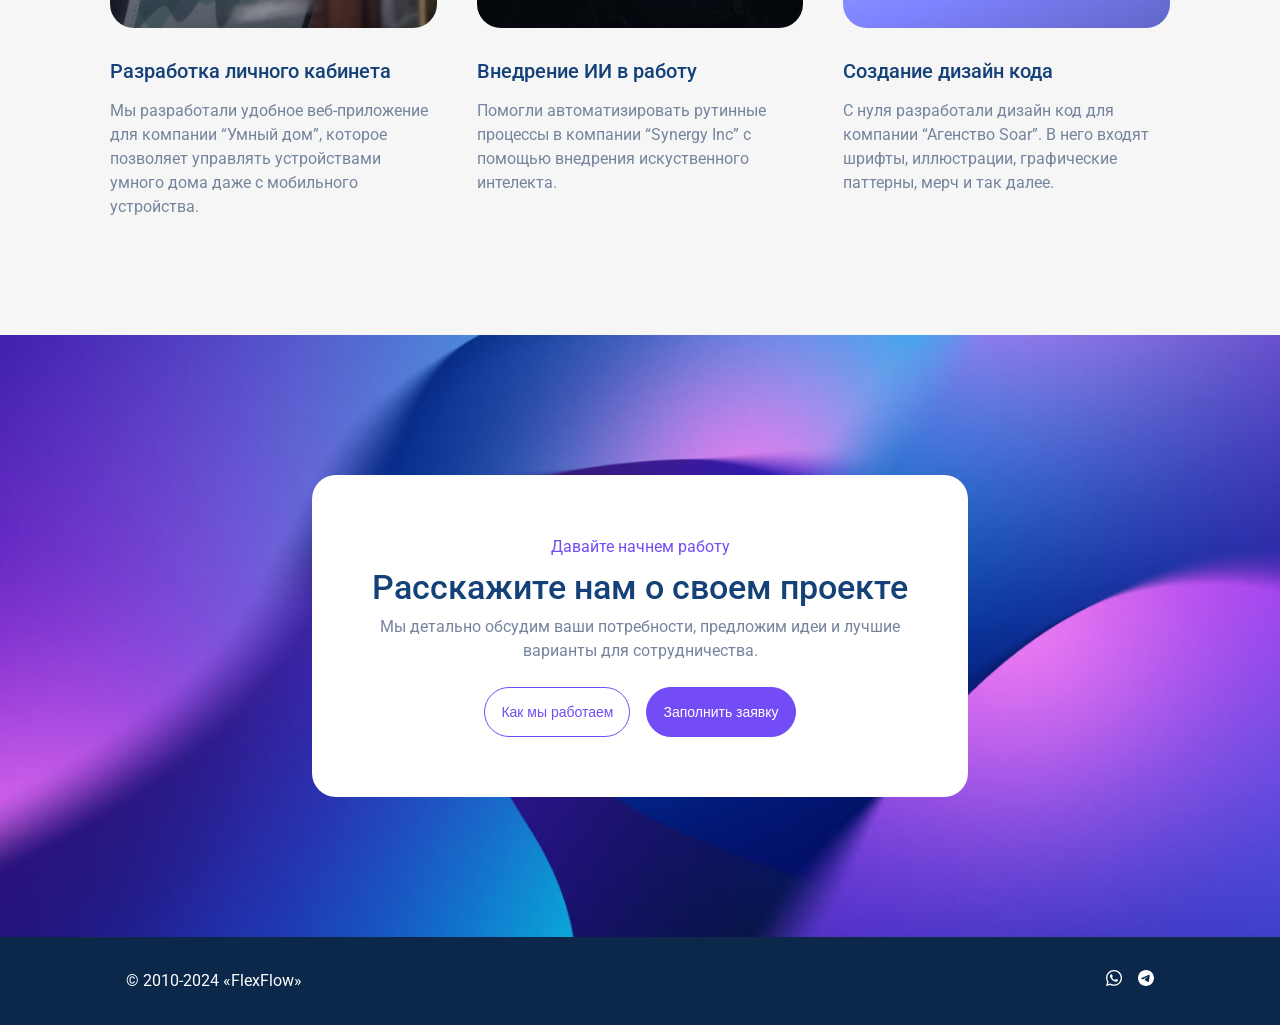
==== commit 190b8d45: "change logo" ====
--- a/index.html
+++ b/index.html
@@ -42,7 +42,7 @@
         </div>
       </div>
       <div class="header-content container">
-        <div class="header-logo">FlexFlow</div>
+        <div class="header-logo">Studysite</div>
         <nav class="header-nav">
           <ul>
             <li><a href="#">Главная</a></li>
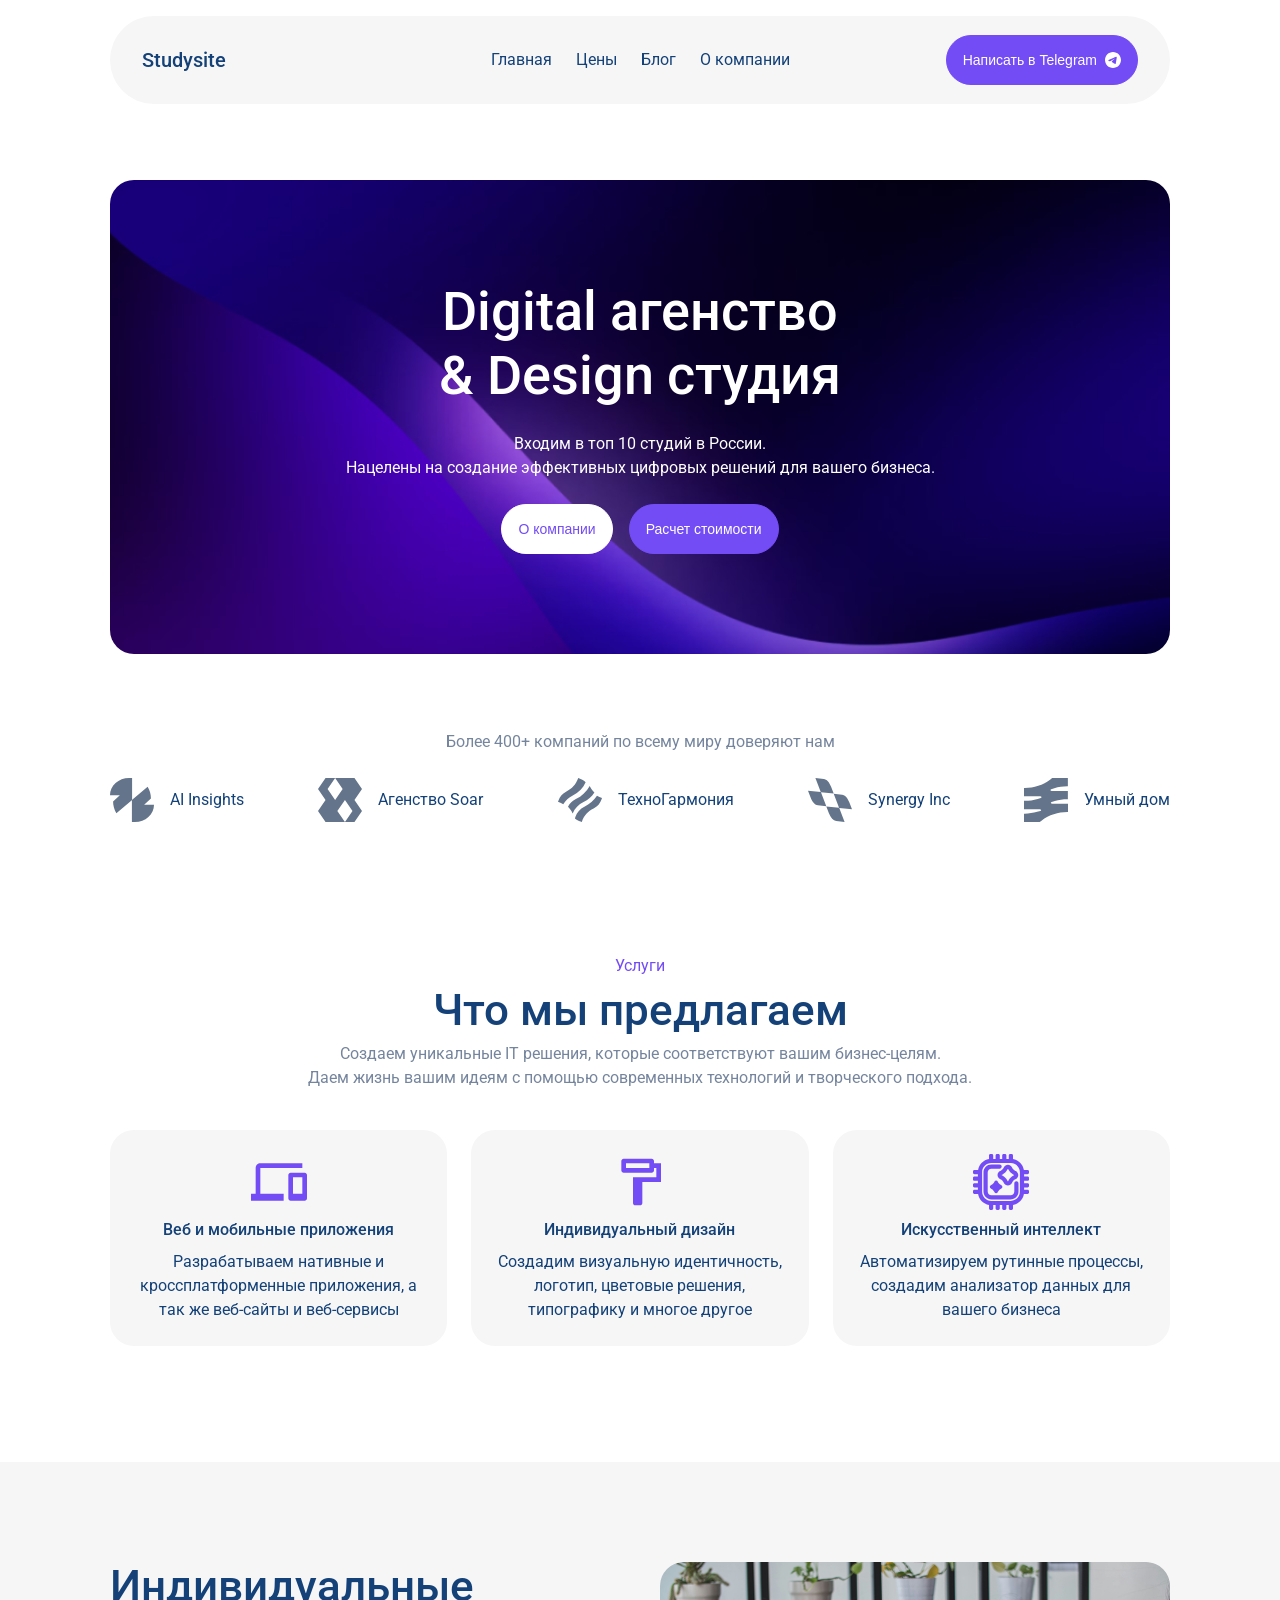
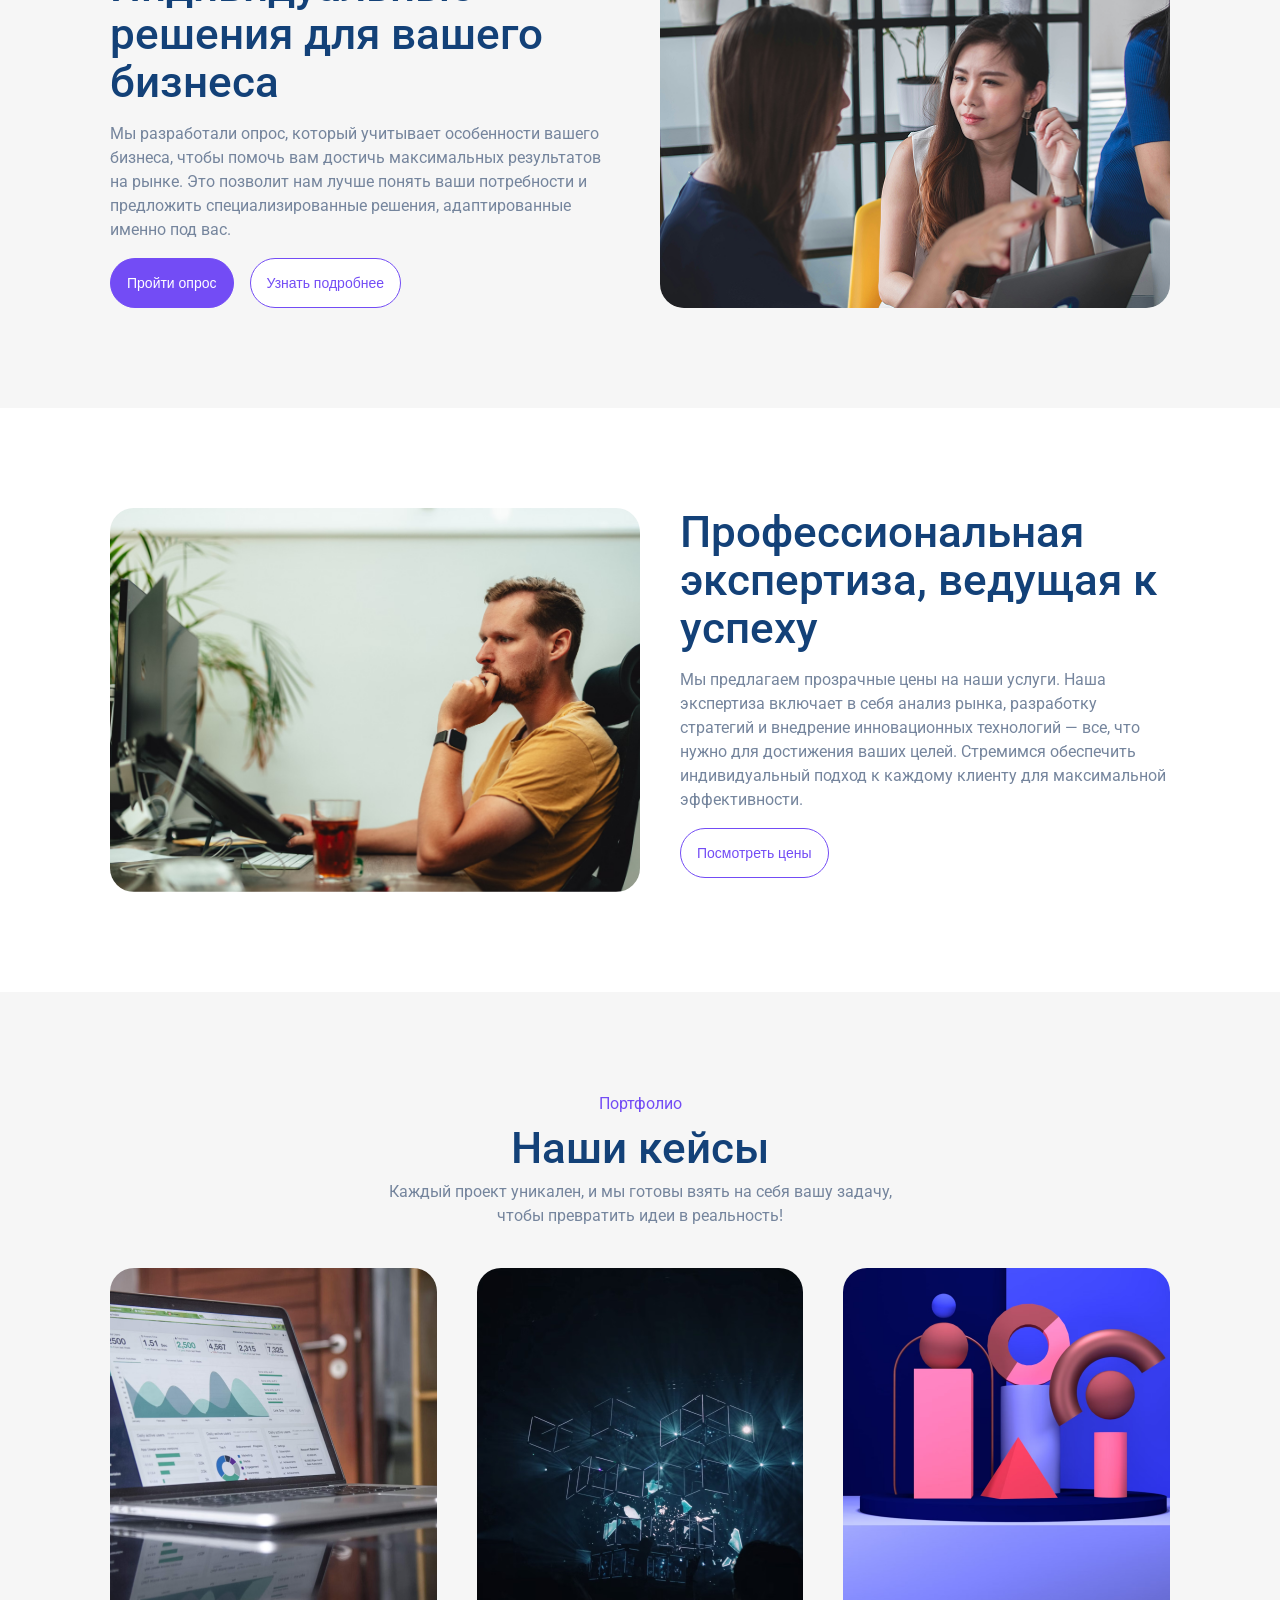
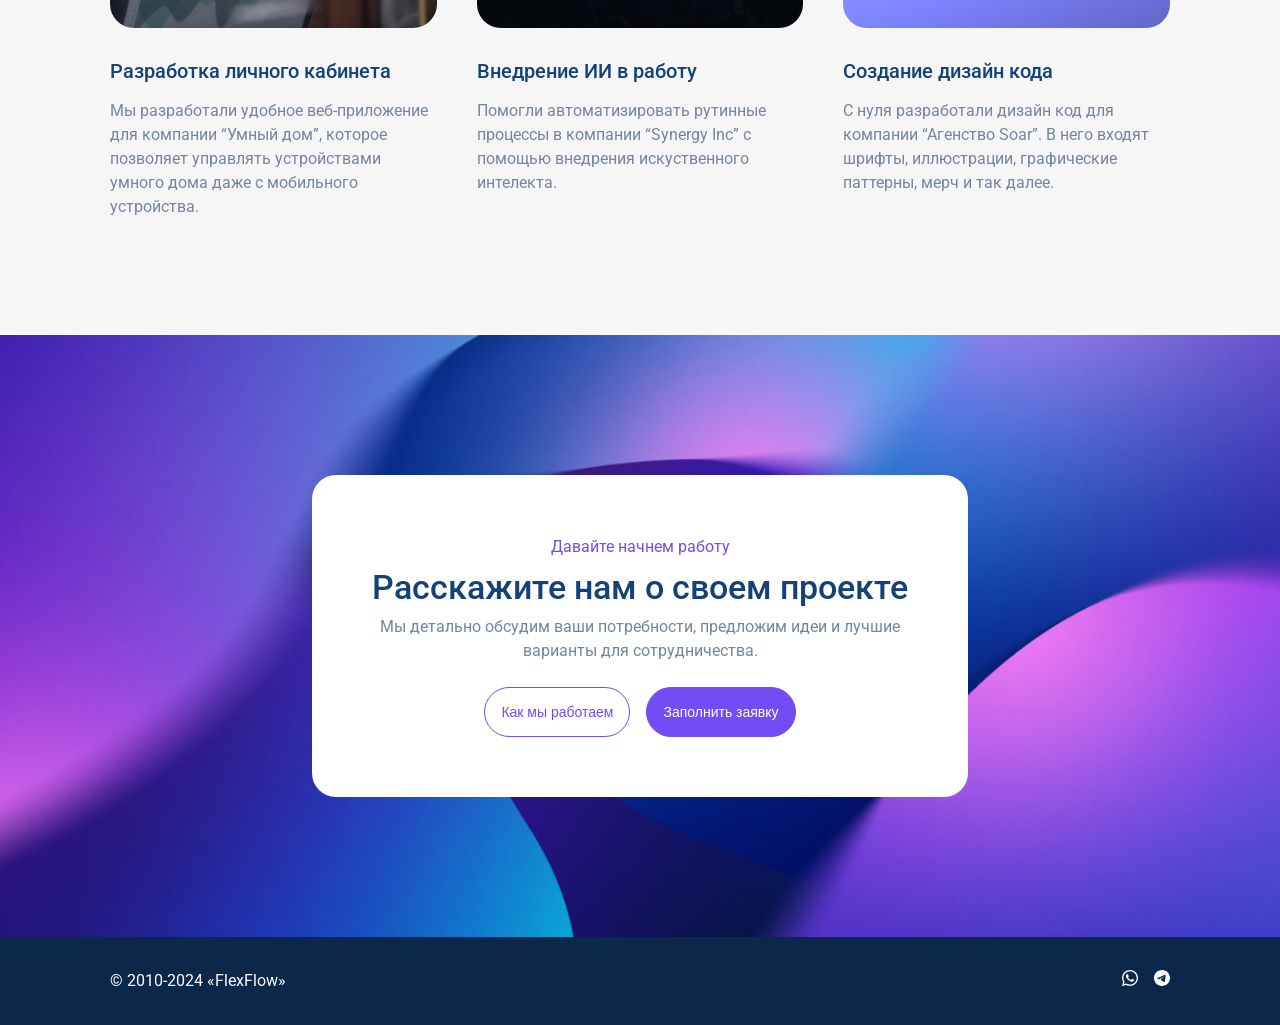
==== commit 74bf4443: "final commit" ====
--- a/index.html
+++ b/index.html
@@ -34,7 +34,7 @@
           <div class="mobile-nav">
             <ul>
               <li><a href="#">Главная</a></li>
-              <li><a href="#">Цены</a></li>
+              <li><a href="prices.html">Цены</a></li>
               <li><a href="#">Блог</a></li>
               <li><a href="#">О компании</a></li>
             </ul>
@@ -45,8 +45,8 @@
         <div class="header-logo">Studysite</div>
         <nav class="header-nav">
           <ul>
-            <li><a href="#">Главная</a></li>
-            <li><a href="#">Цены</a></li>
+            <li><a href="index.html">Главная</a></li>
+            <li><a href="prices.html">Цены</a></li>
             <li><a href="#">Блог</a></li>
             <li><a href="#">О компании</a></li>
           </ul>
@@ -350,55 +350,55 @@
           </div>
         </div>
       </div>
-      <footer class="footer">
-        <div class="footer-content container">
-          <p>© 2010-2024 «FlexFlow»</p>
-          <ul>
-            <li>
-              <a href="#"
-                ><svg
-                  width="16"
-                  height="16"
-                  viewBox="0 0 16 16"
-                  fill="none"
-                  xmlns="http://www.w3.org/2000/svg"
-                >
+    </main>
+    <footer class="footer">
+      <div class="footer-content container">
+        <p>© 2010-2024 «FlexFlow»</p>
+        <ul>
+          <li>
+            <a href="#"
+              ><svg
+                width="16"
+                height="16"
+                viewBox="0 0 16 16"
+                fill="none"
+                xmlns="http://www.w3.org/2000/svg"
+              >
+                <path
+                  d="M0 16L1.13003 11.8913C0.432722 10.6887 0.066315 9.32533 0.0669848 7.92733C0.0689944 3.55667 3.64264 0 8.03349 0C10.1643 0.000666667 12.1644 0.826667 13.6689 2.32533C15.1727 3.824 16.0007 5.816 16 7.93467C15.998 12.306 12.4243 15.8627 8.03349 15.8627C6.70049 15.862 5.38692 15.5293 4.22339 14.8973L0 16ZM4.41899 13.462C5.54166 14.1253 6.61341 14.5227 8.03081 14.5233C11.6801 14.5233 14.6529 11.5673 14.6549 7.93333C14.6563 4.292 11.6976 1.34 8.03617 1.33867C4.38416 1.33867 1.41338 4.29467 1.41204 7.928C1.41137 9.41133 1.84811 10.522 2.5816 11.684L1.91242 14.116L4.41899 13.462ZM12.0466 9.81933C11.997 9.73667 11.8644 9.68733 11.6647 9.588C11.4658 9.48867 10.4871 9.00933 10.3043 8.94333C10.1221 8.87733 9.98945 8.844 9.85615 9.04267C9.72352 9.24067 9.34171 9.68733 9.22582 9.81933C9.10994 9.95133 8.99338 9.968 8.79444 9.86867C8.59549 9.76933 7.95378 9.56067 7.1935 8.88533C6.60203 8.36 6.20213 7.71133 6.08624 7.51267C5.97036 7.31467 6.07418 7.20733 6.17332 7.10867C6.26308 7.02 6.37227 6.87733 6.47207 6.76133C6.57322 6.64667 6.60604 6.564 6.67303 6.43133C6.73934 6.29933 6.70652 6.18333 6.65628 6.084C6.60604 5.98533 6.20815 5.01 6.0427 4.61333C5.8806 4.22733 5.71649 4.27933 5.59457 4.27333L5.21276 4.26667C5.08013 4.26667 4.86444 4.316 4.68224 4.51467C4.50004 4.71333 3.9856 5.192 3.9856 6.16733C3.9856 7.14267 4.69899 8.08467 4.79812 8.21667C4.89793 8.34867 6.20146 10.35 8.19827 11.208C8.6732 11.412 9.04429 11.534 9.333 11.6253C9.80993 11.776 10.244 11.7547 10.587 11.704C10.9694 11.6473 11.7645 11.2247 11.9307 10.762C12.0968 10.2987 12.0968 9.902 12.0466 9.81933Z"
+                  fill="white"
+                />
+              </svg>
+            </a>
+          </li>
+          <li>
+            <a href="#"
+              ><svg
+                width="16"
+                height="16"
+                viewBox="0 0 16 16"
+                fill="none"
+                xmlns="http://www.w3.org/2000/svg"
+              >
+                <g clip-path="url(#clip0_4074_114)">
                   <path
-                    d="M0 16L1.13003 11.8913C0.432722 10.6887 0.066315 9.32533 0.0669848 7.92733C0.0689944 3.55667 3.64264 0 8.03349 0C10.1643 0.000666667 12.1644 0.826667 13.6689 2.32533C15.1727 3.824 16.0007 5.816 16 7.93467C15.998 12.306 12.4243 15.8627 8.03349 15.8627C6.70049 15.862 5.38692 15.5293 4.22339 14.8973L0 16ZM4.41899 13.462C5.54166 14.1253 6.61341 14.5227 8.03081 14.5233C11.6801 14.5233 14.6529 11.5673 14.6549 7.93333C14.6563 4.292 11.6976 1.34 8.03617 1.33867C4.38416 1.33867 1.41338 4.29467 1.41204 7.928C1.41137 9.41133 1.84811 10.522 2.5816 11.684L1.91242 14.116L4.41899 13.462ZM12.0466 9.81933C11.997 9.73667 11.8644 9.68733 11.6647 9.588C11.4658 9.48867 10.4871 9.00933 10.3043 8.94333C10.1221 8.87733 9.98945 8.844 9.85615 9.04267C9.72352 9.24067 9.34171 9.68733 9.22582 9.81933C9.10994 9.95133 8.99338 9.968 8.79444 9.86867C8.59549 9.76933 7.95378 9.56067 7.1935 8.88533C6.60203 8.36 6.20213 7.71133 6.08624 7.51267C5.97036 7.31467 6.07418 7.20733 6.17332 7.10867C6.26308 7.02 6.37227 6.87733 6.47207 6.76133C6.57322 6.64667 6.60604 6.564 6.67303 6.43133C6.73934 6.29933 6.70652 6.18333 6.65628 6.084C6.60604 5.98533 6.20815 5.01 6.0427 4.61333C5.8806 4.22733 5.71649 4.27933 5.59457 4.27333L5.21276 4.26667C5.08013 4.26667 4.86444 4.316 4.68224 4.51467C4.50004 4.71333 3.9856 5.192 3.9856 6.16733C3.9856 7.14267 4.69899 8.08467 4.79812 8.21667C4.89793 8.34867 6.20146 10.35 8.19827 11.208C8.6732 11.412 9.04429 11.534 9.333 11.6253C9.80993 11.776 10.244 11.7547 10.587 11.704C10.9694 11.6473 11.7645 11.2247 11.9307 10.762C12.0968 10.2987 12.0968 9.902 12.0466 9.81933Z"
+                    fill-rule="evenodd"
+                    clip-rule="evenodd"
+                    d="M16 8C16 12.4183 12.4183 16 8 16C3.58172 16 0 12.4183 0 8C0 3.58172 3.58172 0 8 0C12.4183 0 16 3.58172 16 8ZM8.28668 5.90595C7.50857 6.2296 5.95342 6.89946 3.62126 7.91555C3.24256 8.06615 3.04417 8.21348 3.02611 8.35754C2.99559 8.601 3.30047 8.69687 3.71565 8.82741C3.77212 8.84517 3.83064 8.86357 3.89062 8.88307C4.29909 9.01585 4.84855 9.17118 5.13419 9.17735C5.3933 9.18295 5.68249 9.07613 6.00176 8.85689C8.18077 7.386 9.30559 6.64254 9.37621 6.62651C9.42603 6.6152 9.49507 6.60099 9.54184 6.64256C9.58862 6.68414 9.58402 6.76288 9.57907 6.784C9.54886 6.91276 8.35208 8.0254 7.73275 8.60119C7.53967 8.78069 7.40272 8.90801 7.37472 8.93709C7.312 9.00223 7.24809 9.06385 7.18665 9.12307C6.80718 9.48889 6.52261 9.76321 7.20241 10.2112C7.52909 10.4265 7.79051 10.6045 8.05131 10.7821C8.33612 10.9761 8.62019 11.1695 8.98774 11.4104C9.08139 11.4718 9.17082 11.5356 9.25793 11.5977C9.58938 11.834 9.88717 12.0463 10.2551 12.0124C10.4688 11.9928 10.6896 11.7917 10.8018 11.1922C11.0668 9.77543 11.5878 6.70564 11.7081 5.44065C11.7187 5.32982 11.7054 5.18798 11.6948 5.12572C11.6841 5.06345 11.6618 4.97474 11.5809 4.90907C11.4851 4.83129 11.3371 4.81489 11.2709 4.81606C10.97 4.82136 10.5084 4.98188 8.28668 5.90595Z"
                     fill="white"
                   />
-                </svg>
-              </a>
-            </li>
-            <li>
-              <a href="#"
-                ><svg
-                  width="16"
-                  height="16"
-                  viewBox="0 0 16 16"
-                  fill="none"
-                  xmlns="http://www.w3.org/2000/svg"
-                >
-                  <g clip-path="url(#clip0_4074_114)">
-                    <path
-                      fill-rule="evenodd"
-                      clip-rule="evenodd"
-                      d="M16 8C16 12.4183 12.4183 16 8 16C3.58172 16 0 12.4183 0 8C0 3.58172 3.58172 0 8 0C12.4183 0 16 3.58172 16 8ZM8.28668 5.90595C7.50857 6.2296 5.95342 6.89946 3.62126 7.91555C3.24256 8.06615 3.04417 8.21348 3.02611 8.35754C2.99559 8.601 3.30047 8.69687 3.71565 8.82741C3.77212 8.84517 3.83064 8.86357 3.89062 8.88307C4.29909 9.01585 4.84855 9.17118 5.13419 9.17735C5.3933 9.18295 5.68249 9.07613 6.00176 8.85689C8.18077 7.386 9.30559 6.64254 9.37621 6.62651C9.42603 6.6152 9.49507 6.60099 9.54184 6.64256C9.58862 6.68414 9.58402 6.76288 9.57907 6.784C9.54886 6.91276 8.35208 8.0254 7.73275 8.60119C7.53967 8.78069 7.40272 8.90801 7.37472 8.93709C7.312 9.00223 7.24809 9.06385 7.18665 9.12307C6.80718 9.48889 6.52261 9.76321 7.20241 10.2112C7.52909 10.4265 7.79051 10.6045 8.05131 10.7821C8.33612 10.9761 8.62019 11.1695 8.98774 11.4104C9.08139 11.4718 9.17082 11.5356 9.25793 11.5977C9.58938 11.834 9.88717 12.0463 10.2551 12.0124C10.4688 11.9928 10.6896 11.7917 10.8018 11.1922C11.0668 9.77543 11.5878 6.70564 11.7081 5.44065C11.7187 5.32982 11.7054 5.18798 11.6948 5.12572C11.6841 5.06345 11.6618 4.97474 11.5809 4.90907C11.4851 4.83129 11.3371 4.81489 11.2709 4.81606C10.97 4.82136 10.5084 4.98188 8.28668 5.90595Z"
-                      fill="white"
-                    />
-                  </g>
-                  <defs>
-                    <clipPath id="clip0_4074_114">
-                      <rect width="16" height="16" fill="white" />
-                    </clipPath>
-                  </defs>
-                </svg>
-              </a>
-            </li>
-          </ul>
-        </div>
-      </footer>
-    </main>
+                </g>
+                <defs>
+                  <clipPath id="clip0_4074_114">
+                    <rect width="16" height="16" fill="white" />
+                  </clipPath>
+                </defs>
+              </svg>
+            </a>
+          </li>
+        </ul>
+      </div>
+    </footer>
     <script src="code/script.js"></script>
   </body>
 </html>
--- a/css/global.css
+++ b/css/global.css
@@ -31,6 +31,11 @@
   /* Закругления */
   --border-radius-sm: 8px;
   --border-radius-lg: 24px;
+
+  /* Высота строки */
+  --line-height-2xl: 40px;
+  --line-height-3xl: 48px;
+  --line-height-base: 24px;
 }
 
 * {
@@ -220,13 +225,13 @@
 .footer {
   background-color: #0b284b;
   color: var(--color-white);
+  padding: 32px 16px;
 }
 
 .footer-content {
   display: flex;
   justify-content: space-between;
   align-items: center;
-  padding: 32px 16px;
   font-size: 16px;
   line-height: 24px;
 }
@@ -238,8 +243,8 @@
   margin: 0;
 }
 
-@media (max-width: 670px) {
+/* @media (max-width: 670px) {
   .footer-content {
     padding: var(--spacing-lg) var(--spacing-base);
   }
-}
+} */
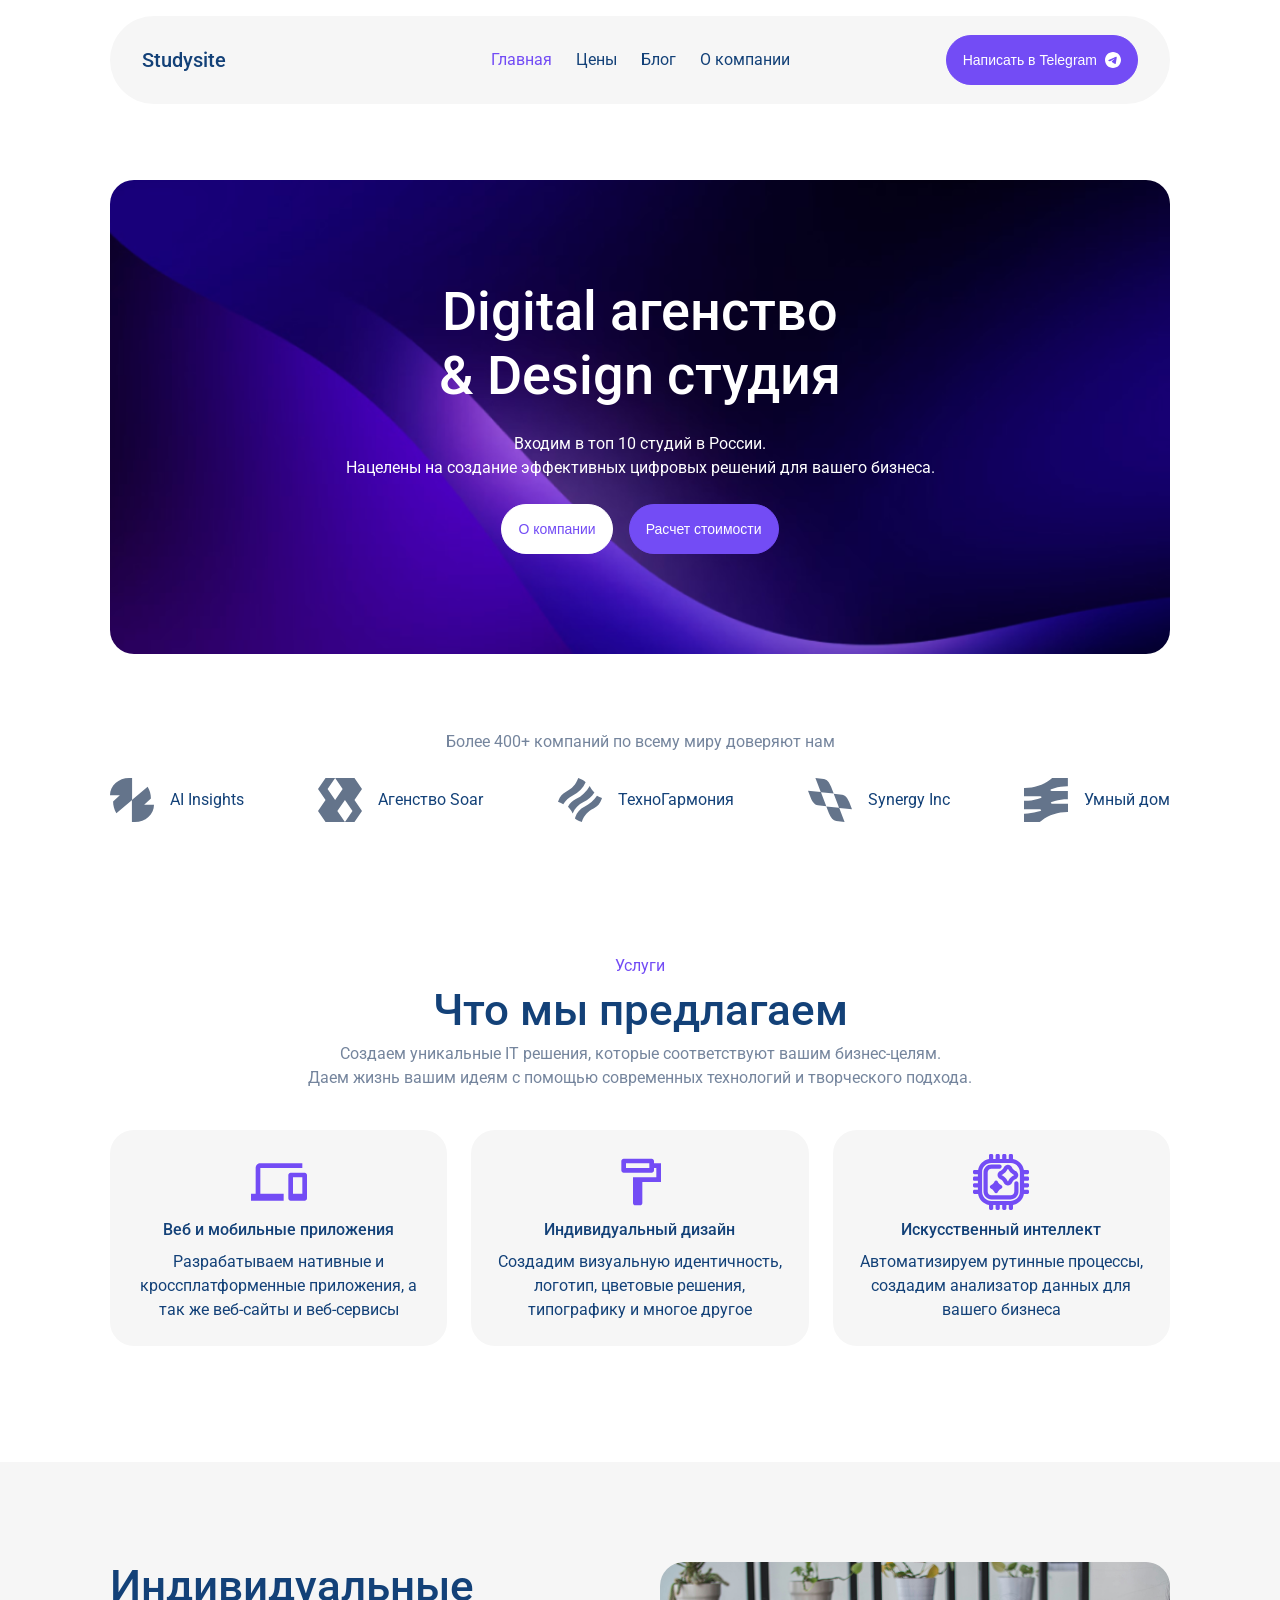
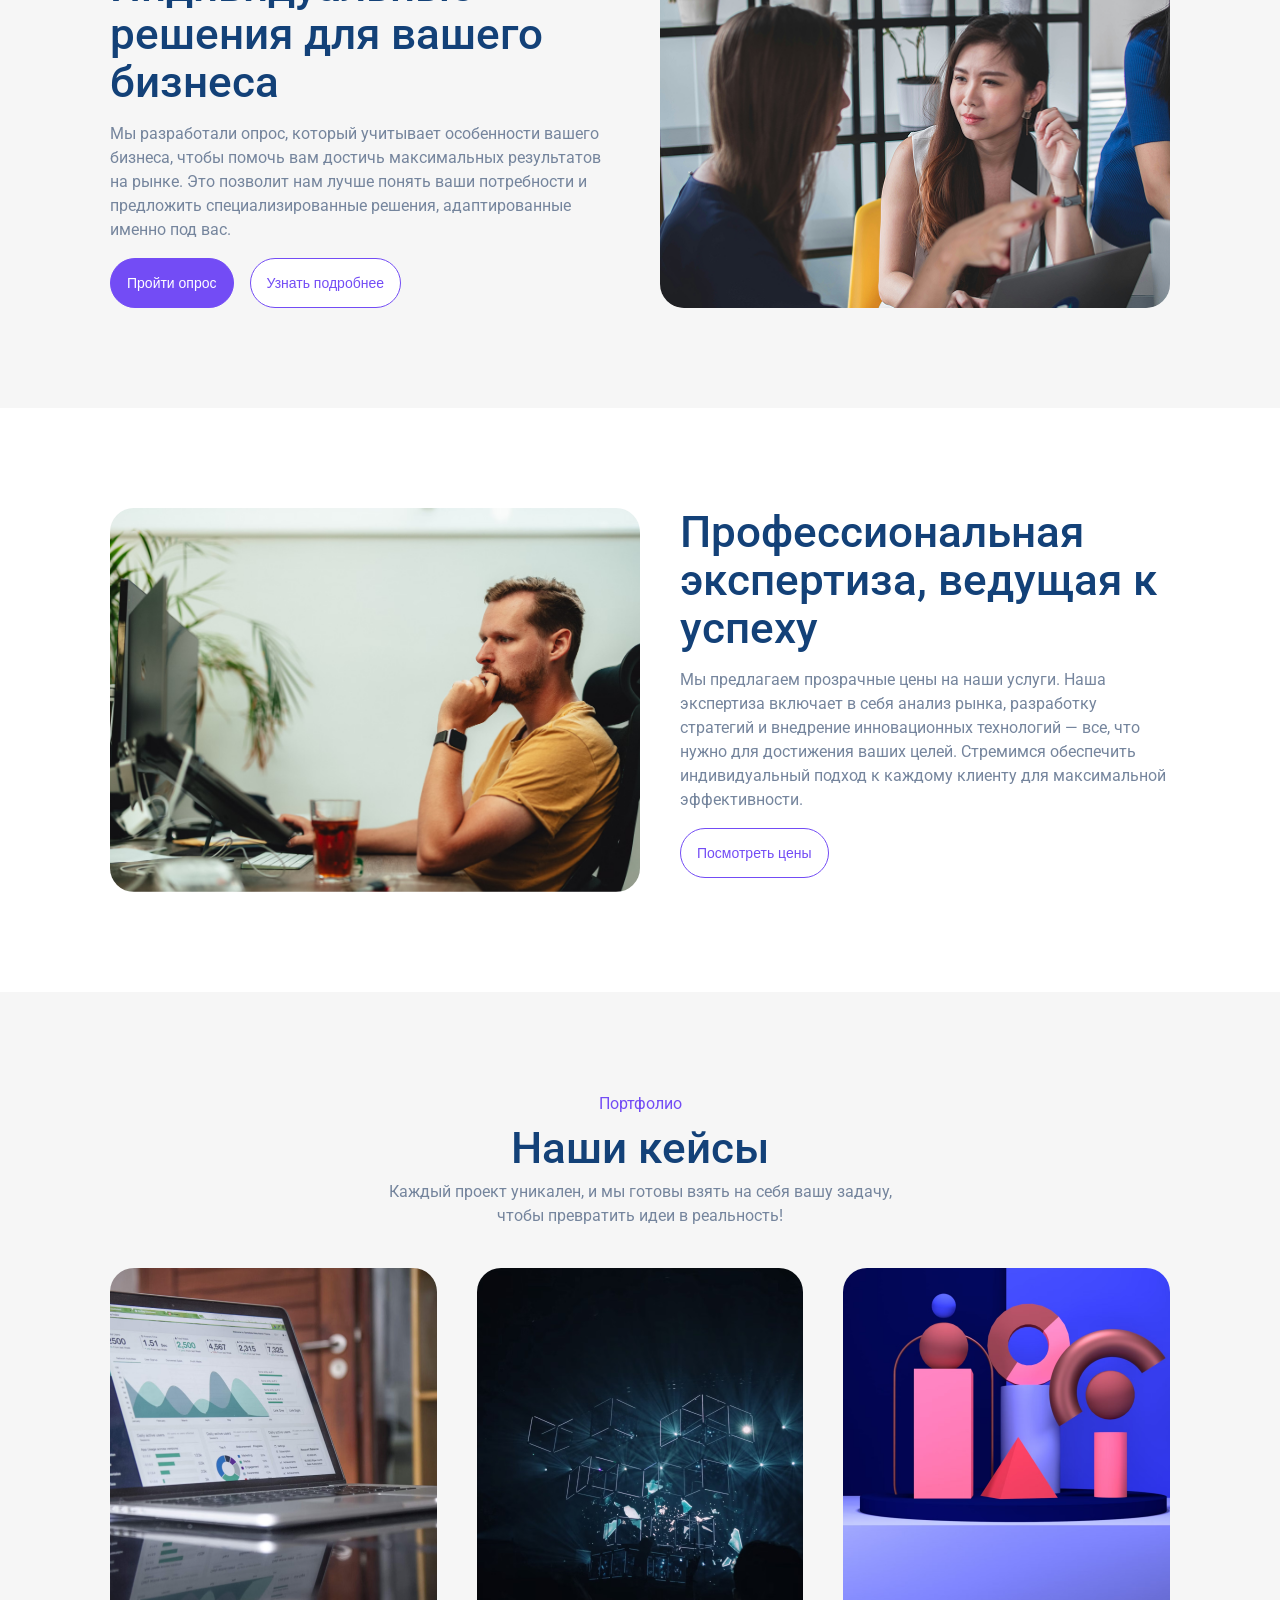
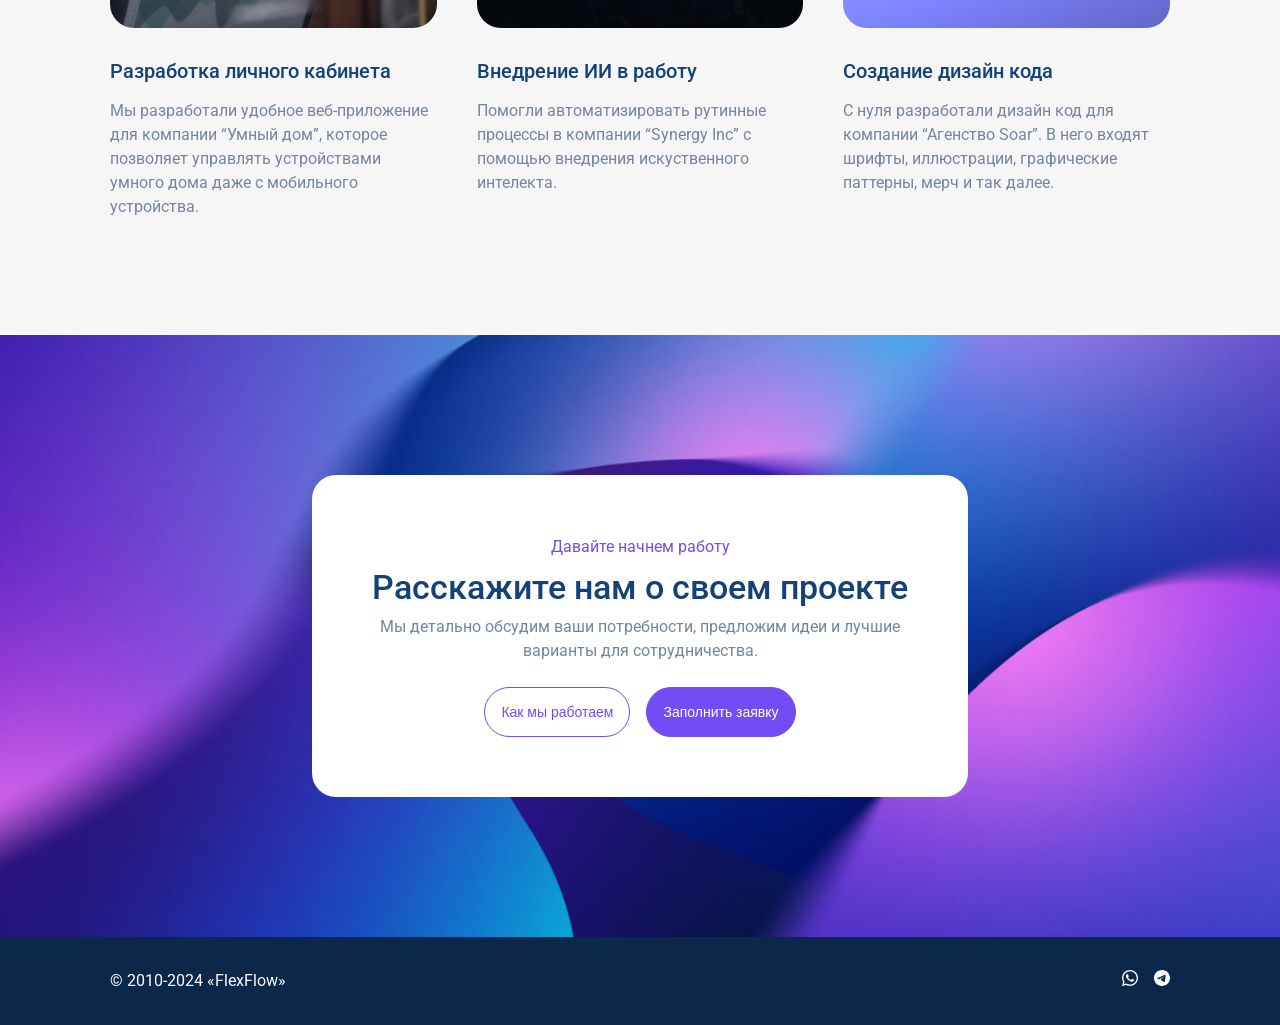
==== commit 85e43da7: "our blog" ====
--- a/index.html
+++ b/index.html
@@ -33,9 +33,9 @@
           </button>
           <div class="mobile-nav">
             <ul>
-              <li><a href="#">Главная</a></li>
+              <li><a href="index.html">Главная</a></li>
               <li><a href="prices.html">Цены</a></li>
-              <li><a href="#">Блог</a></li>
+              <li><a href="blog.html">Блог</a></li>
               <li><a href="#">О компании</a></li>
             </ul>
           </div>
@@ -45,9 +45,9 @@
         <div class="header-logo">Studysite</div>
         <nav class="header-nav">
           <ul>
-            <li><a href="index.html">Главная</a></li>
+            <li><a class="nav__link--active" href="index.html">Главная</a></li>
             <li><a href="prices.html">Цены</a></li>
-            <li><a href="#">Блог</a></li>
+            <li><a href="blog.html">Блог</a></li>
             <li><a href="#">О компании</a></li>
           </ul>
         </nav>
--- a/css/global.css
+++ b/css/global.css
@@ -136,6 +136,10 @@
   padding-left: 0; */
 }
 
+.nav__link--active {
+  color: var(--color-primary);
+}
+
 .header-actions {
   flex-basis: 25%;
 }
